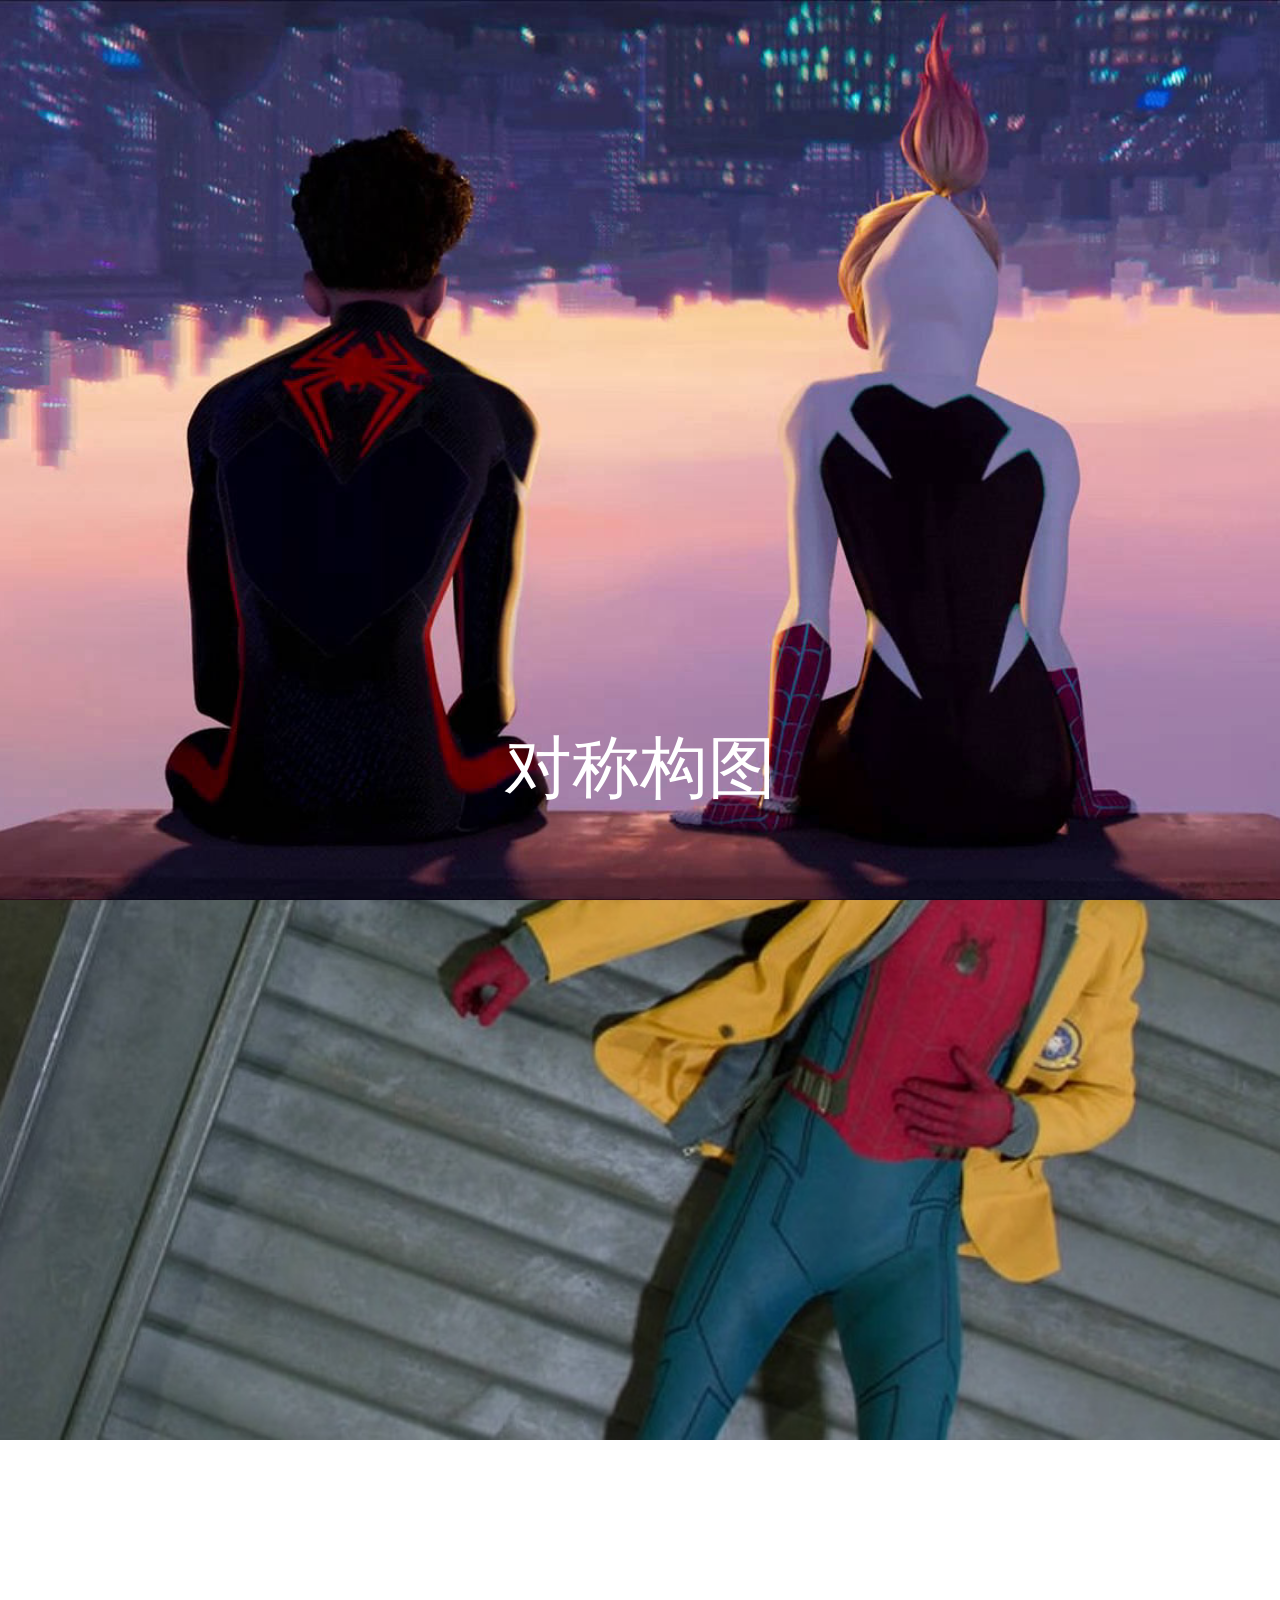
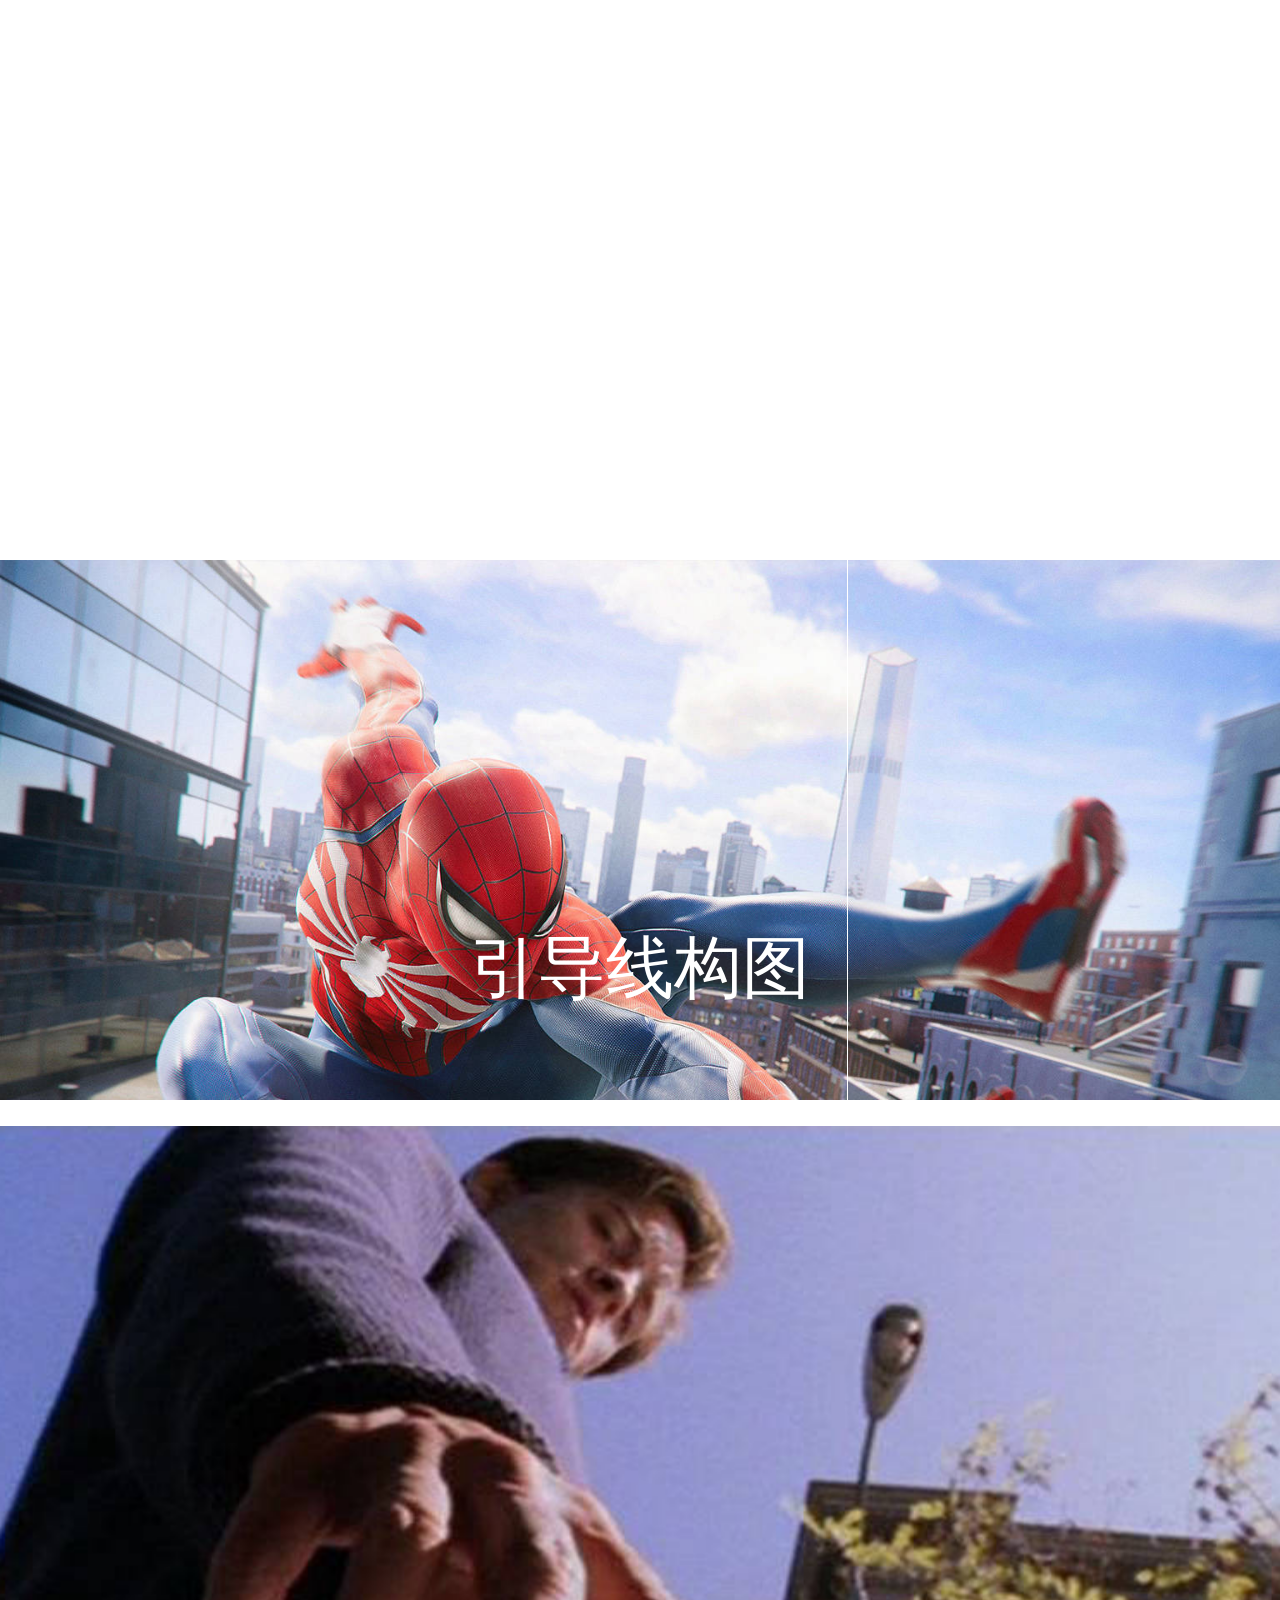
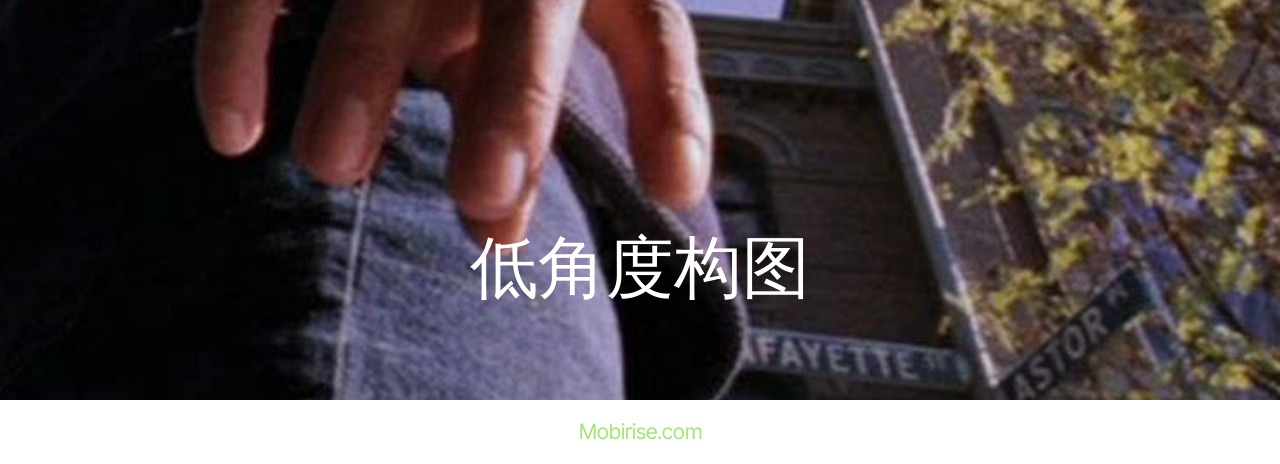
==== page1.html @ e8578fde "create github pages" ====
<!DOCTYPE html>
<html  >
<head>
  <!-- Site made with Mobirise Website Builder v6.1.12, https://mobirise.com -->
  <meta charset="UTF-8">
  <meta http-equiv="X-UA-Compatible" content="IE=edge">
  <meta name="generator" content="Mobirise v6.1.12, mobirise.com">
  <meta name="viewport" content="width=device-width, initial-scale=1, minimum-scale=1">
  <link rel="shortcut icon" href="assets/images/logo5.png" type="image/x-icon">
  <meta name="description" content="">
  
  
  <title>Page 1</title>
  <link rel="stylesheet" href="assets/bootstrap/css/bootstrap.min.css">
  <link rel="stylesheet" href="assets/parallax/jarallax.css">
  <link rel="stylesheet" href="assets/theme/css/style.css">
  <link rel="preload" href="https://fonts.googleapis.com/css?family=Inter+Tight:100,200,300,400,500,600,700,800,900,100i,200i,300i,400i,500i,600i,700i,800i,900i&display=swap" as="style" onload="this.onload=null;this.rel='stylesheet'">
  <noscript><link rel="stylesheet" href="https://fonts.googleapis.com/css?family=Inter+Tight:100,200,300,400,500,600,700,800,900,100i,200i,300i,400i,500i,600i,700i,800i,900i&display=swap"></noscript>
  <link rel="preload" as="style" href="assets/mobirise/css/mbr-additional.css?v=yD7mJy"><link rel="stylesheet" href="assets/mobirise/css/mbr-additional.css?v=yD7mJy" type="text/css">

  
  
  
</head>
<body>
  
  <section data-bs-version="5.1" class="header16 cid-vxqnsOqePy mbr-fullscreen mbr-parallax-background" id="header17-3">
  
  
  <div class="container-fluid">
    <div class="row">
      <div class="content-wrap col-12 col-md-12">
        <h1 class="mbr-section-title mbr-fonts-style mbr-white mb-4 display-1">对称构图</h1>
        
        
        
      </div>
    </div>
  </div>
</section>

<section data-bs-version="5.1" class="header16 cid-vxqv3H9auR mbr-fullscreen mbr-parallax-background" id="header17-4">
  
  
  <div class="container-fluid">
    <div class="row">
      <div class="content-wrap col-12 col-md-12">
        <h1 class="mbr-section-title mbr-fonts-style mbr-white mb-4 display-1">顶视构图</h1>
        
        
        
      </div>
    </div>
  </div>
</section>

<section data-bs-version="5.1" class="header16 cid-vxqx39PhY1 mbr-fullscreen mbr-parallax-background" id="header17-5">
  
  
  <div class="container-fluid">
    <div class="row">
      <div class="content-wrap col-12 col-md-12">
        <h1 class="mbr-section-title mbr-fonts-style mbr-white mb-4 display-1">引导线构图</h1>
        
        
        
      </div>
    </div>
  </div>
</section>

<section data-bs-version="5.1" class="header16 cid-vxqxx6qqiv mbr-fullscreen mbr-parallax-background" id="header17-6">
  
  
  <div class="container-fluid">
    <div class="row">
      <div class="content-wrap col-12 col-md-12">
        <h1 class="mbr-section-title mbr-fonts-style mbr-white mb-4 display-1">低角度构图</h1>
        
        
        
      </div>
    </div>
  </div>
</section><section class="display-7" style="padding: 0;align-items: center;justify-content: center;flex-wrap: wrap;    align-content: center;display: flex;position: relative;height: 4rem;"><a href="https://mobiri.se/5185885" style="flex: 1 1;height: 4rem;position: absolute;width: 100%;z-index: 1;"><img alt="" style="height: 4rem;" src="[data-uri]"></a><p style="margin: 0;text-align: center;" class="display-7">&#8204;</p><a style="z-index:1" href="https://mobirise.com">Mobirise.com </a></section><script src="assets/bootstrap/js/bootstrap.bundle.min.js"></script>  <script src="assets/parallax/jarallax.js"></script>  <script src="assets/smoothscroll/smooth-scroll.js"></script>  <script src="assets/ytplayer/index.js"></script>  <script src="assets/theme/js/script.js"></script>  
  
  
</body>
</html>
---- assets/parallax/jarallax.css ----
.jarallax {
    position: relative;
    z-index: 0;
}
.jarallax > .jarallax-img {
    position: absolute;
    object-fit: cover;
    /* support for plugin https://github.com/bfred-it/object-fit-images */
    font-family: 'object-fit: cover;';
    top: 0;
    left: 0;
    width: 100%;
    height: 100%;
    z-index: -1;
}
---- assets/theme/css/style.css ----
@charset "UTF-8";
section {
  background-color: #ffffff;
}

body {
  font-style: normal;
  line-height: 1.5;
  font-weight: 400;
  color: #232323;
  position: relative;
}

button {
  background-color: transparent;
  border-color: transparent;
}

.embla__button,
.carousel-control {
  background-color: #edefea !important;
  opacity: 0.8 !important;
  color: #464845 !important;
  border-color: #edefea !important;
}

.carousel .close,
.modalWindow .close {
  background-color: #edefea !important;
  color: #464845 !important;
  border-color: #edefea !important;
  opacity: 0.8 !important;
}

.carousel .close:hover,
.modalWindow .close:hover {
  opacity: 1 !important;
}

.carousel-indicators li {
  background-color: #edefea !important;
  border: 2px solid #464845 !important;
}

.carousel-indicators li:hover,
.carousel-indicators li:active {
  opacity: 0.8 !important;
}

.embla__button:hover,
.carousel-control:hover {
  background-color: #edefea !important;
  opacity: 1 !important;
}

.modalWindow-video-container {
  height: 80%;
}

section,
.container,
.container-fluid {
  position: relative;
  word-wrap: break-word;
}

a.mbr-iconfont:hover {
  text-decoration: none;
}

.article .lead p,
.article .lead ul,
.article .lead ol,
.article .lead pre,
.article .lead blockquote {
  margin-bottom: 0;
}

a {
  font-style: normal;
  font-weight: 400;
  cursor: pointer;
}
a, a:hover {
  text-decoration: none;
}

.mbr-section-title {
  font-style: normal;
  line-height: 1.3;
}

.mbr-section-subtitle {
  line-height: 1.3;
}

.mbr-text {
  font-style: normal;
  line-height: 1.7;
}

h1,
h2,
h3,
h4,
h5,
h6,
.display-1,
.display-2,
.display-4,
.display-5,
.display-7,
span,
p,
a {
  line-height: 1;
  word-break: break-word;
  word-wrap: break-word;
  font-weight: 400;
}

b,
strong {
  font-weight: bold;
}

input:-webkit-autofill, input:-webkit-autofill:hover, input:-webkit-autofill:focus, input:-webkit-autofill:active {
  transition-delay: 9999s;
  -webkit-transition-property: background-color, color;
  transition-property: background-color, color;
}

textarea[type=hidden] {
  display: none;
}

section {
  background-position: 50% 50%;
  background-repeat: no-repeat;
  background-size: cover;
}
section .mbr-background-video,
section .mbr-background-video-preview {
  position: absolute;
  bottom: 0;
  left: 0;
  right: 0;
  top: 0;
}

.hidden {
  visibility: hidden;
}

.mbr-z-index20 {
  z-index: 20;
}

/*! Base colors */
.mbr-white {
  color: #ffffff;
}

.mbr-black {
  color: #111111;
}

.mbr-bg-white {
  background-color: #ffffff;
}

.mbr-bg-black {
  background-color: #000000;
}

/*! Text-aligns */
.align-left {
  text-align: left;
}

.align-center {
  text-align: center;
}

.align-right {
  text-align: right;
}

/*! Font-weight  */
.mbr-light {
  font-weight: 300;
}

.mbr-regular {
  font-weight: 400;
}

.mbr-semibold {
  font-weight: 500;
}

.mbr-bold {
  font-weight: 700;
}

/*! Media  */
.media-content {
  flex-basis: 100%;
}

.media-container-row {
  display: flex;
  flex-direction: row;
  flex-wrap: wrap;
  justify-content: center;
  align-content: center;
  align-items: start;
}
.media-container-row .media-size-item {
  width: 400px;
}

.media-container-column {
  display: flex;
  flex-direction: column;
  flex-wrap: wrap;
  justify-content: center;
  align-content: center;
  align-items: stretch;
}
.media-container-column > * {
  width: 100%;
}

@media (min-width: 992px) {
  .media-container-row {
    flex-wrap: nowrap;
  }
}
figure {
  margin-bottom: 0;
  overflow: hidden;
}

figure[mbr-media-size] {
  transition: width 0.1s;
}

img,
iframe {
  display: block;
  width: 100%;
}

.card {
  background-color: transparent;
  border: none;
}

.card-box {
  width: 100%;
}

.card-img {
  text-align: center;
  flex-shrink: 0;
  -webkit-flex-shrink: 0;
}

.media {
  max-width: 100%;
  margin: 0 auto;
}

.mbr-figure {
  align-self: center;
}

.media-container > div {
  max-width: 100%;
}

.mbr-figure img,
.card-img img {
  width: 100%;
}

@media (max-width: 991px) {
  .media-size-item {
    width: auto !important;
  }
  .media {
    width: auto;
  }
  .mbr-figure {
    width: 100% !important;
  }
}
/*! Buttons */
.mbr-section-btn {
  margin-left: -0.6rem;
  margin-right: -0.6rem;
  font-size: 0;
}

.btn {
  font-weight: 600;
  border-width: 1px;
  font-style: normal;
  margin: 0.6rem 0.6rem;
  white-space: normal;
  transition: all 0.2s ease-in-out;
  display: inline-flex;
  align-items: center;
  justify-content: center;
  word-break: break-word;
}

.btn-sm {
  font-weight: 600;
  letter-spacing: 0px;
  transition: all 0.3s ease-in-out;
}

.btn-md {
  font-weight: 600;
  letter-spacing: 0px;
  transition: all 0.3s ease-in-out;
}

.btn-lg {
  font-weight: 600;
  letter-spacing: 0px;
  transition: all 0.3s ease-in-out;
}

.btn-form {
  margin: 0;
}
.btn-form:hover {
  cursor: pointer;
}

nav .mbr-section-btn {
  margin-left: 0rem;
  margin-right: 0rem;
}

/*! Btn icon margin */
.btn .mbr-iconfont,
.btn.btn-sm .mbr-iconfont {
  order: 1;
  cursor: pointer;
  margin-left: 0.5rem;
  vertical-align: sub;
}

.btn.btn-md .mbr-iconfont,
.btn.btn-md .mbr-iconfont {
  margin-left: 0.8rem;
}

.mbr-regular {
  font-weight: 400;
}

.mbr-semibold {
  font-weight: 500;
}

.mbr-bold {
  font-weight: 700;
}

[type=submit] {
  -webkit-appearance: none;
}

/*! Full-screen */
.mbr-fullscreen .mbr-overlay {
  min-height: 100vh;
}

.mbr-fullscreen {
  display: flex;
  display: -moz-flex;
  display: -ms-flex;
  display: -o-flex;
  align-items: center;
  min-height: 100vh;
  padding-top: 3rem;
  padding-bottom: 3rem;
}

/*! Map */
.map {
  height: 25rem;
  position: relative;
}
.map iframe {
  width: 100%;
  height: 100%;
}

/*! Scroll to top arrow */
.mbr-arrow-up {
  bottom: 25px;
  right: 90px;
  position: fixed;
  text-align: right;
  z-index: 5000;
  color: #ffffff;
  font-size: 22px;
}

.mbr-arrow-up a {
  background: rgba(0, 0, 0, 0.2);
  border-radius: 50%;
  color: #fff;
  display: inline-block;
  height: 60px;
  width: 60px;
  border: 2px solid #fff;
  outline-style: none !important;
  position: relative;
  text-decoration: none;
  transition: all 0.3s ease-in-out;
  cursor: pointer;
  text-align: center;
}
.mbr-arrow-up a:hover {
  background-color: rgba(0, 0, 0, 0.4);
}
.mbr-arrow-up a i {
  line-height: 60px;
}

.mbr-arrow-up-icon {
  display: block;
  color: #fff;
}

.mbr-arrow-up-icon::before {
  content: "›";
  display: inline-block;
  font-family: serif;
  font-size: 22px;
  line-height: 1;
  font-style: normal;
  position: relative;
  top: 6px;
  left: -4px;
  transform: rotate(-90deg);
}

/*! Arrow Down */
.mbr-arrow {
  position: absolute;
  bottom: 45px;
  left: 50%;
  width: 60px;
  height: 60px;
  cursor: pointer;
  background-color: rgba(80, 80, 80, 0.5);
  border-radius: 50%;
  transform: translateX(-50%);
}
@media (max-width: 767px) {
  .mbr-arrow {
    display: none;
  }
}
.mbr-arrow > a {
  display: inline-block;
  text-decoration: none;
  outline-style: none;
  animation: arrowdown 1.7s ease-in-out infinite;
  color: #ffffff;
}
.mbr-arrow > a > i {
  position: absolute;
  top: -2px;
  left: 15px;
  font-size: 2rem;
}

#scrollToTop a i::before {
  content: "";
  position: absolute;
  display: block;
  border-bottom: 2.5px solid #fff;
  border-left: 2.5px solid #fff;
  width: 27.8%;
  height: 27.8%;
  left: 50%;
  top: 51%;
  transform: translateY(-30%) translateX(-50%) rotate(135deg);
}

@keyframes arrowdown {
  0% {
    transform: translateY(0px);
  }
  50% {
    transform: translateY(-5px);
  }
  100% {
    transform: translateY(0px);
  }
}
@media (max-width: 500px) {
  .mbr-arrow-up {
    left: 0;
    right: 0;
    text-align: center;
  }
}
/*Gradients animation*/
@keyframes gradient-animation {
  from {
    background-position: 0% 100%;
    animation-timing-function: ease-in-out;
  }
  to {
    background-position: 100% 0%;
    animation-timing-function: ease-in-out;
  }
}
.bg-gradient {
  background-size: 200% 200%;
  animation: gradient-animation 5s infinite alternate;
  -webkit-animation: gradient-animation 5s infinite alternate;
}

.menu .navbar-brand {
  display: -webkit-flex;
}
.menu .navbar-brand span {
  display: flex;
  display: -webkit-flex;
}
.menu .navbar-brand .navbar-caption-wrap {
  display: -webkit-flex;
}
.menu .navbar-brand .navbar-logo img {
  display: -webkit-flex;
  width: auto;
}
@media (min-width: 768px) and (max-width: 991px) {
  .menu .navbar-toggleable-sm .navbar-nav {
    display: -ms-flexbox;
  }
}
@media (max-width: 991px) {
  .menu .navbar-collapse {
    max-height: 93.5vh;
  }
  .menu .navbar-collapse.show {
    overflow: auto;
  }
}
@media (min-width: 992px) {
  .menu .navbar-nav.nav-dropdown {
    display: -webkit-flex;
  }
  .menu .navbar-toggleable-sm .navbar-collapse {
    display: -webkit-flex !important;
  }
  .menu .collapsed .navbar-collapse {
    max-height: 93.5vh;
  }
  .menu .collapsed .navbar-collapse.show {
    overflow: auto;
  }
}
@media (max-width: 767px) {
  .menu .navbar-collapse {
    max-height: 80vh;
  }
}

.nav-link .mbr-iconfont {
  margin-right: 0.5rem;
}

.navbar {
  display: -webkit-flex;
  -webkit-flex-wrap: wrap;
  -webkit-align-items: center;
  -webkit-justify-content: space-between;
}

.navbar-collapse {
  -webkit-flex-basis: 100%;
  -webkit-flex-grow: 1;
  -webkit-align-items: center;
}

.nav-dropdown .link {
  padding: 0.667em 1.667em !important;
  margin: 0 !important;
}

.nav {
  display: -webkit-flex;
  -webkit-flex-wrap: wrap;
}

.row {
  display: -webkit-flex;
  -webkit-flex-wrap: wrap;
}

.justify-content-center {
  -webkit-justify-content: center;
}

.form-inline {
  display: -webkit-flex;
}

.card-wrapper {
  -webkit-flex: 1;
}

.carousel-control {
  z-index: 10;
  display: -webkit-flex;
}

.carousel-controls {
  display: -webkit-flex;
}

.media {
  display: -webkit-flex;
}

.form-group:focus {
  outline: none;
}

.jq-selectbox__select {
  padding: 7px 0;
  position: relative;
}

.jq-selectbox__dropdown {
  overflow: hidden;
  border-radius: 10px;
  position: absolute;
  top: 100%;
  left: 0 !important;
  width: 100% !important;
}

.jq-selectbox__trigger-arrow {
  right: 0;
  transform: translateY(-50%);
}

.jq-selectbox li {
  padding: 1.07em 0.5em;
}

input[type=range] {
  padding-left: 0 !important;
  padding-right: 0 !important;
}

.modal-dialog,
.modal-content {
  height: 100%;
}

.modal-dialog .carousel-inner {
  height: calc(100vh - 1.75rem);
}
@media (max-width: 575px) {
  .modal-dialog .carousel-inner {
    height: calc(100vh - 1rem);
  }
}

.carousel-item {
  text-align: center;
}

.carousel-item img {
  margin: auto;
}

.navbar-toggler {
  align-self: flex-start;
  padding: 0.25rem 0.75rem;
  font-size: 1.25rem;
  line-height: 1;
  background: transparent;
  border: 1px solid transparent;
  border-radius: 0.25rem;
}

.navbar-toggler:focus,
.navbar-toggler:hover {
  text-decoration: none;
  box-shadow: none;
}

.navbar-toggler-icon {
  display: inline-block;
  width: 1.5em;
  height: 1.5em;
  vertical-align: middle;
  content: "";
  background: no-repeat center center;
  background-size: 100% 100%;
}

.navbar-toggler-left {
  position: absolute;
  left: 1rem;
}

.navbar-toggler-right {
  position: absolute;
  right: 1rem;
}

.card-img {
  width: auto;
}

.menu .navbar.collapsed:not(.beta-menu) {
  flex-direction: column;
}

.carousel-item.active,
.carousel-item-next,
.carousel-item-prev {
  display: flex;
}

.note-air-layout .dropup .dropdown-menu,
.note-air-layout .navbar-fixed-bottom .dropdown .dropdown-menu {
  bottom: initial !important;
}

html,
body {
  height: auto;
  min-height: 100vh;
}

.dropup .dropdown-toggle::after {
  display: none;
}

.form-asterisk {
  font-family: initial;
  position: absolute;
  top: -2px;
  font-weight: normal;
}

.form-control-label {
  position: relative;
  cursor: pointer;
  margin-bottom: 0.357em;
  padding: 0;
}

.alert {
  color: #ffffff;
  border-radius: 0;
  border: 0;
  font-size: 1.1rem;
  line-height: 1.5;
  margin-bottom: 1.875rem;
  padding: 1.25rem;
  position: relative;
  text-align: center;
}
.alert.alert-form::after {
  background-color: inherit;
  bottom: -7px;
  content: "";
  display: block;
  height: 14px;
  left: 50%;
  margin-left: -7px;
  position: absolute;
  transform: rotate(45deg);
  width: 14px;
}

.form-control {
  background-color: #ffffff;
  background-clip: border-box;
  color: #232323;
  line-height: 1rem !important;
  height: auto;
  padding: 1.2rem 2rem;
  transition: border-color 0.25s ease 0s;
  border: 1px solid transparent !important;
  border-radius: 4px;
  box-shadow: rgba(0, 0, 0, 0.07) 0px 1px 1px 0px, rgba(0, 0, 0, 0.07) 0px 1px 3px 0px, rgba(0, 0, 0, 0.03) 0px 0px 0px 1px;
}
.form-active .form-control:invalid {
  border-color: red;
}

.row > * {
  padding-right: 1rem;
  padding-left: 1rem;
}

form .row {
  margin-left: -0.6rem;
  margin-right: -0.6rem;
}
form .row [class*=col] {
  padding-left: 0.6rem;
  padding-right: 0.6rem;
}

form .mbr-section-btn {
  padding-left: 0.6rem;
  padding-right: 0.6rem;
}

form .form-check-input {
  margin-top: 0.5;
}

textarea.form-control {
  line-height: 1.5rem !important;
}

.form-group {
  margin-bottom: 1.2rem;
}

.form-control,
form .btn {
  min-height: 48px;
}

.gdpr-block label span.textGDPR input[name=gdpr] {
  top: 7px;
}

.form-control:focus {
  box-shadow: none;
}

:focus {
  outline: none;
}

.mbr-overlay {
  background-color: #000;
  bottom: 0;
  left: 0;
  opacity: 0.5;
  position: absolute;
  right: 0;
  top: 0;
  z-index: 0;
  pointer-events: none;
}

blockquote {
  font-style: italic;
  padding: 3rem;
  font-size: 1.09rem;
  position: relative;
  border-left: 3px solid;
}

ul,
ol,
pre,
blockquote {
  margin-bottom: 2.3125rem;
}

.mt-4 {
  margin-top: 2rem !important;
}

.mb-4 {
  margin-bottom: 2rem !important;
}

.container,
.container-fluid {
  padding-left: 16px;
  padding-right: 16px;
}

.row {
  margin-left: -16px;
  margin-right: -16px;
}
.row > [class*=col] {
  padding-left: 16px;
  padding-right: 16px;
}

@media (min-width: 992px) {
  .container-fluid {
    padding-left: 32px;
    padding-right: 32px;
  }
}
@media (max-width: 991px) {
  .mbr-container {
    padding-left: 16px;
    padding-right: 16px;
  }
}
.app-video-wrapper > img {
  opacity: 1;
}

.app-video-wrapper {
  background: transparent;
}

.item {
  position: relative;
}

.dropdown-menu .dropdown-menu {
  left: 100%;
}

.dropdown-item + .dropdown-menu {
  display: none;
}

.dropdown-item:hover + .dropdown-menu,
.dropdown-menu:hover {
  display: block;
}

@media (min-aspect-ratio: 16/9) {
  .mbr-video-foreground {
    height: 300% !important;
    top: -100% !important;
  }
}
@media (max-aspect-ratio: 16/9) {
  .mbr-video-foreground {
    width: 300% !important;
    left: -100% !important;
  }
}.engine {
	position: absolute;
	text-indent: -2400px;
	text-align: center;
	padding: 0;
	top: 0;
	left: -2400px;
}
---- assets/mobirise/css/mbr-additional.css ----
.btn {
  border-width: 2px;
}
img,
.card-wrap,
.card-wrapper,
.video-wrapper,
.mbr-figure iframe,
.google-map iframe,
.slide-content,
.plan,
.card,
.item-wrapper,
.item-wrapper .mbr-overlay {
  border-radius: 2rem !important;
}
.video-wrapper {
  overflow: hidden;
}
body {
  font-family: Inter Tight;
}
.display-1 {
  font-family: 'Inter Tight', sans-serif;
  font-size: 5rem;
  line-height: 1;
}
.display-1 > .mbr-iconfont {
  font-size: 6.25rem;
}
.display-2 {
  font-family: 'Inter Tight', sans-serif;
  font-size: 4rem;
  line-height: 1;
}
.display-2 > .mbr-iconfont {
  font-size: 5rem;
}
.display-4 {
  font-family: 'Inter Tight', sans-serif;
  font-size: 1.4rem;
  line-height: 1.5;
}
.display-4 > .mbr-iconfont {
  font-size: 1.75rem;
}
.display-5 {
  font-family: 'Inter Tight', sans-serif;
  font-size: 2rem;
  line-height: 1.5;
}
.display-5 > .mbr-iconfont {
  font-size: 2.5rem;
}
.display-7 {
  font-family: 'Inter Tight', sans-serif;
  font-size: 1.4rem;
  line-height: 1.3;
}
.display-7 > .mbr-iconfont {
  font-size: 1.75rem;
}
/* ---- Fluid typography for mobile devices ---- */
/* 1.4 - font scale ratio ( bootstrap == 1.42857 ) */
/* 100vw - current viewport width */
/* (48 - 20)  48 == 48rem == 768px, 20 == 20rem == 320px(minimal supported viewport) */
/* 0.65 - min scale variable, may vary */
@media (max-width: 992px) {
  .display-1 {
    font-size: 4rem;
  }
}
@media (max-width: 768px) {
  .display-1 {
    font-size: 3.5rem;
    font-size: calc( 2.4rem + (5 - 2.4) * ((100vw - 20rem) / (48 - 20)));
    line-height: calc( 1.1 * (2.4rem + (5 - 2.4) * ((100vw - 20rem) / (48 - 20))));
  }
  .display-2 {
    font-size: 3.2rem;
    font-size: calc( 2.05rem + (4 - 2.05) * ((100vw - 20rem) / (48 - 20)));
    line-height: calc( 1.3 * (2.05rem + (4 - 2.05) * ((100vw - 20rem) / (48 - 20))));
  }
  .display-4 {
    font-size: 1.12rem;
    font-size: calc( 1.14rem + (1.4 - 1.14) * ((100vw - 20rem) / (48 - 20)));
    line-height: calc( 1.4 * (1.14rem + (1.4 - 1.14) * ((100vw - 20rem) / (48 - 20))));
  }
  .display-5 {
    font-size: 1.6rem;
    font-size: calc( 1.35rem + (2 - 1.35) * ((100vw - 20rem) / (48 - 20)));
    line-height: calc( 1.4 * (1.35rem + (2 - 1.35) * ((100vw - 20rem) / (48 - 20))));
  }
  .display-7 {
    font-size: 1.12rem;
    font-size: calc( 1.14rem + (1.4 - 1.14) * ((100vw - 20rem) / (48 - 20)));
    line-height: calc( 1.4 * (1.14rem + (1.4 - 1.14) * ((100vw - 20rem) / (48 - 20))));
  }
}
@media (min-width: 992px) and (max-width: 1400px) {
  .display-1 {
    font-size: 3.5rem;
    font-size: calc( 2.4rem + (5 - 2.4) * ((100vw - 62rem) / (87 - 62)));
    line-height: calc( 1.1 * (2.4rem + (5 - 2.4) * ((100vw - 62rem) / (87 - 62))));
  }
  .display-2 {
    font-size: 3.2rem;
    font-size: calc( 2.05rem + (4 - 2.05) * ((100vw - 62rem) / (87 - 62)));
    line-height: calc( 1.3 * (2.05rem + (4 - 2.05) * ((100vw - 62rem) / (87 - 62))));
  }
  .display-4 {
    font-size: 1.12rem;
    font-size: calc( 1.14rem + (1.4 - 1.14) * ((100vw - 62rem) / (87 - 62)));
    line-height: calc( 1.4 * (1.14rem + (1.4 - 1.14) * ((100vw - 62rem) / (87 - 62))));
  }
  .display-5 {
    font-size: 1.6rem;
    font-size: calc( 1.35rem + (2 - 1.35) * ((100vw - 62rem) / (87 - 62)));
    line-height: calc( 1.4 * (1.35rem + (2 - 1.35) * ((100vw - 62rem) / (87 - 62))));
  }
  .display-7 {
    font-size: 1.12rem;
    font-size: calc( 1.14rem + (1.4 - 1.14) * ((100vw - 62rem) / (87 - 62)));
    line-height: calc( 1.4 * (1.14rem + (1.4 - 1.14) * ((100vw - 62rem) / (87 - 62))));
  }
}
/* Buttons */
.btn {
  padding: 1.25rem 2rem;
  border-radius: 4px;
}
@media (max-width: 767px) {
  .btn {
    padding: 0.75rem 1.5rem;
  }
}
.btn-sm {
  padding: 0.6rem 1.2rem;
  border-radius: 4px;
}
.btn-md {
  padding: 0.6rem 1.2rem;
  border-radius: 4px;
}
.btn-lg {
  padding: 1.25rem 2rem;
  border-radius: 4px;
}
.bg-primary {
  background-color: #9fe870 !important;
}
.bg-success {
  background-color: #3a341c !important;
}
.bg-info {
  background-color: #320707 !important;
}
.bg-warning {
  background-color: #a0e2e1 !important;
}
.bg-danger {
  background-color: #ffea64 !important;
}
.btn-primary,
.btn-primary:active {
  background-color: #9fe870 !important;
  border-color: #9fe870 !important;
  color: #264d0c !important;
  box-shadow: none;
}
.btn-primary:hover,
.btn-primary:focus,
.btn-primary.focus,
.btn-primary.active {
  color: inherit;
  background-color: #bcef9c !important;
  border-color: #bcef9c !important;
  box-shadow: none;
}
.btn-primary.disabled,
.btn-primary:disabled {
  color: #264d0c !important;
  background-color: #bcef9c !important;
  border-color: #bcef9c !important;
}
.btn-secondary,
.btn-secondary:active {
  background-color: #ffd7ef !important;
  border-color: #ffd7ef !important;
  color: #d70081 !important;
  box-shadow: none;
}
.btn-secondary:hover,
.btn-secondary:focus,
.btn-secondary.focus,
.btn-secondary.active {
  color: inherit;
  background-color: #ffffff !important;
  border-color: #ffffff !important;
  box-shadow: none;
}
.btn-secondary.disabled,
.btn-secondary:disabled {
  color: #d70081 !important;
  background-color: #ffffff !important;
  border-color: #ffffff !important;
}
.btn-info,
.btn-info:active {
  background-color: #320707 !important;
  border-color: #320707 !important;
  color: #ffffff !important;
  box-shadow: none;
}
.btn-info:hover,
.btn-info:focus,
.btn-info.focus,
.btn-info.active {
  color: inherit;
  background-color: #5f0d0d !important;
  border-color: #5f0d0d !important;
  box-shadow: none;
}
.btn-info.disabled,
.btn-info:disabled {
  color: #ffffff !important;
  background-color: #5f0d0d !important;
  border-color: #5f0d0d !important;
}
.btn-success,
.btn-success:active {
  background-color: #3a341c !important;
  border-color: #3a341c !important;
  color: #ffffff !important;
  box-shadow: none;
}
.btn-success:hover,
.btn-success:focus,
.btn-success.focus,
.btn-success.active {
  color: inherit;
  background-color: #5c532d !important;
  border-color: #5c532d !important;
  box-shadow: none;
}
.btn-success.disabled,
.btn-success:disabled {
  color: #ffffff !important;
  background-color: #5c532d !important;
  border-color: #5c532d !important;
}
.btn-warning,
.btn-warning:active {
  background-color: #a0e2e1 !important;
  border-color: #a0e2e1 !important;
  color: #1f6463 !important;
  box-shadow: none;
}
.btn-warning:hover,
.btn-warning:focus,
.btn-warning.focus,
.btn-warning.active {
  color: inherit;
  background-color: #c7eeed !important;
  border-color: #c7eeed !important;
  box-shadow: none;
}
.btn-warning.disabled,
.btn-warning:disabled {
  color: #1f6463 !important;
  background-color: #c7eeed !important;
  border-color: #c7eeed !important;
}
.btn-danger,
.btn-danger:active {
  background-color: #ffea64 !important;
  border-color: #ffea64 !important;
  color: #645600 !important;
  box-shadow: none;
}
.btn-danger:hover,
.btn-danger:focus,
.btn-danger.focus,
.btn-danger.active {
  color: inherit;
  background-color: #fff197 !important;
  border-color: #fff197 !important;
  box-shadow: none;
}
.btn-danger.disabled,
.btn-danger:disabled {
  color: #645600 !important;
  background-color: #fff197 !important;
  border-color: #fff197 !important;
}
.btn-white,
.btn-white:active {
  background-color: #eff0ec !important;
  border-color: #eff0ec !important;
  color: #757b62 !important;
  box-shadow: none;
}
.btn-white:hover,
.btn-white:focus,
.btn-white.focus,
.btn-white.active {
  color: inherit;
  background-color: #ffffff !important;
  border-color: #ffffff !important;
  box-shadow: none;
}
.btn-white.disabled,
.btn-white:disabled {
  color: #757b62 !important;
  background-color: #ffffff !important;
  border-color: #ffffff !important;
}
.btn-black,
.btn-black:active {
  background-color: #232323 !important;
  border-color: #232323 !important;
  color: #ffffff !important;
  box-shadow: none;
}
.btn-black:hover,
.btn-black:focus,
.btn-black.focus,
.btn-black.active {
  color: inherit;
  background-color: #3d3d3d !important;
  border-color: #3d3d3d !important;
  box-shadow: none;
}
.btn-black.disabled,
.btn-black:disabled {
  color: #ffffff !important;
  background-color: #3d3d3d !important;
  border-color: #3d3d3d !important;
}
.btn-primary-outline,
.btn-primary-outline:active {
  background-color: transparent !important;
  border-color: #9fe870;
  color: #9fe870;
}
.btn-primary-outline:hover,
.btn-primary-outline:focus,
.btn-primary-outline.focus,
.btn-primary-outline.active {
  color: #6ddc25 !important;
  background-color: transparent !important;
  border-color: #6ddc25 !important;
  box-shadow: none !important;
}
.btn-primary-outline.disabled,
.btn-primary-outline:disabled {
  color: #264d0c !important;
  background-color: #9fe870 !important;
  border-color: #9fe870 !important;
}
.btn-secondary-outline,
.btn-secondary-outline:active {
  background-color: transparent !important;
  border-color: #ffd7ef;
  color: #ffd7ef;
}
.btn-secondary-outline:hover,
.btn-secondary-outline:focus,
.btn-secondary-outline.focus,
.btn-secondary-outline.active {
  color: #ff80cc !important;
  background-color: transparent !important;
  border-color: #ff80cc !important;
  box-shadow: none !important;
}
.btn-secondary-outline.disabled,
.btn-secondary-outline:disabled {
  color: #d70081 !important;
  background-color: #ffd7ef !important;
  border-color: #ffd7ef !important;
}
.btn-info-outline,
.btn-info-outline:active {
  background-color: transparent !important;
  border-color: #320707;
  color: #320707;
}
.btn-info-outline:hover,
.btn-info-outline:focus,
.btn-info-outline.focus,
.btn-info-outline.active {
  color: #000000 !important;
  background-color: transparent !important;
  border-color: #000000 !important;
  box-shadow: none !important;
}
.btn-info-outline.disabled,
.btn-info-outline:disabled {
  color: #ffffff !important;
  background-color: #320707 !important;
  border-color: #320707 !important;
}
.btn-success-outline,
.btn-success-outline:active {
  background-color: transparent !important;
  border-color: #3a341c;
  color: #3a341c;
}
.btn-success-outline:hover,
.btn-success-outline:focus,
.btn-success-outline.focus,
.btn-success-outline.active {
  color: #000000 !important;
  background-color: transparent !important;
  border-color: #000000 !important;
  box-shadow: none !important;
}
.btn-success-outline.disabled,
.btn-success-outline:disabled {
  color: #ffffff !important;
  background-color: #3a341c !important;
  border-color: #3a341c !important;
}
.btn-warning-outline,
.btn-warning-outline:active {
  background-color: transparent !important;
  border-color: #a0e2e1;
  color: #a0e2e1;
}
.btn-warning-outline:hover,
.btn-warning-outline:focus,
.btn-warning-outline.focus,
.btn-warning-outline.active {
  color: #5ececc !important;
  background-color: transparent !important;
  border-color: #5ececc !important;
  box-shadow: none !important;
}
.btn-warning-outline.disabled,
.btn-warning-outline:disabled {
  color: #1f6463 !important;
  background-color: #a0e2e1 !important;
  border-color: #a0e2e1 !important;
}
.btn-danger-outline,
.btn-danger-outline:active {
  background-color: transparent !important;
  border-color: #ffea64;
  color: #ffea64;
}
.btn-danger-outline:hover,
.btn-danger-outline:focus,
.btn-danger-outline.focus,
.btn-danger-outline.active {
  color: #ffde0d !important;
  background-color: transparent !important;
  border-color: #ffde0d !important;
  box-shadow: none !important;
}
.btn-danger-outline.disabled,
.btn-danger-outline:disabled {
  color: #645600 !important;
  background-color: #ffea64 !important;
  border-color: #ffea64 !important;
}
.btn-black-outline,
.btn-black-outline:active {
  background-color: transparent !important;
  border-color: #232323;
  color: #232323;
}
.btn-black-outline:hover,
.btn-black-outline:focus,
.btn-black-outline.focus,
.btn-black-outline.active {
  color: #000000 !important;
  background-color: transparent !important;
  border-color: #000000 !important;
  box-shadow: none !important;
}
.btn-black-outline.disabled,
.btn-black-outline:disabled {
  color: #ffffff !important;
  background-color: #232323 !important;
  border-color: #232323 !important;
}
.btn-white-outline,
.btn-white-outline:active {
  background-color: transparent !important;
  border-color: #fafafa;
  color: #fafafa;
}
.btn-white-outline:hover,
.btn-white-outline:focus,
.btn-white-outline.focus,
.btn-white-outline.active {
  color: #cfcfcf !important;
  background-color: transparent !important;
  border-color: #cfcfcf !important;
  box-shadow: none !important;
}
.btn-white-outline.disabled,
.btn-white-outline:disabled {
  color: #7a7a7a !important;
  background-color: #fafafa !important;
  border-color: #fafafa !important;
}
.text-primary {
  color: #9fe870 !important;
}
.text-secondary {
  color: #ffd7ef !important;
}
.text-success {
  color: #3a341c !important;
}
.text-info {
  color: #320707 !important;
}
.text-warning {
  color: #a0e2e1 !important;
}
.text-danger {
  color: #ffea64 !important;
}
.text-white {
  color: #fafafa !important;
}
.text-black {
  color: #232323 !important;
}
a.text-primary:hover,
a.text-primary:focus,
a.text-primary.active {
  color: #66d022 !important;
}
a.text-secondary:hover,
a.text-secondary:focus,
a.text-secondary.active {
  color: #ff71c6 !important;
}
a.text-success:hover,
a.text-success:focus,
a.text-success.active {
  color: #000000 !important;
}
a.text-info:hover,
a.text-info:focus,
a.text-info.active {
  color: #000000 !important;
}
a.text-warning:hover,
a.text-warning:focus,
a.text-warning.active {
  color: #52cac8 !important;
}
a.text-danger:hover,
a.text-danger:focus,
a.text-danger.active {
  color: #fddb00 !important;
}
a.text-white:hover,
a.text-white:focus,
a.text-white.active {
  color: #c7c7c7 !important;
}
a.text-black:hover,
a.text-black:focus,
a.text-black.active {
  color: #000000 !important;
}
a[class*="text-"]:not(.nav-link):not(.dropdown-item):not([role]):not(.navbar-caption) {
  position: relative;
  background-image: transparent;
  background-size: 10000px 2px;
  background-repeat: no-repeat;
  background-position: 0px 1.2em;
  background-position: -10000px 1.2em;
}
a[class*="text-"]:not(.nav-link):not(.dropdown-item):not([role]):not(.navbar-caption):hover {
  transition: background-position 2s ease-in-out;
  background-image: linear-gradient(currentColor 50%, currentColor 50%);
  background-position: 0px 1.2em;
}
.nav-tabs .nav-link.active {
  color: #9fe870;
}
.nav-tabs .nav-link:not(.active) {
  color: #232323;
}
.alert-success {
  background-color: #70c770;
}
.alert-info {
  background-color: #320707;
}
.alert-warning {
  background-color: #a0e2e1;
}
.alert-danger {
  background-color: #ffea64;
}
.mbr-section-btn .btn:not(.btn-form) {
  border-radius: 100px;
}
.mbr-gallery-filter li a {
  border-radius: 100px !important;
}
.mbr-gallery-filter li.active .btn {
  background-color: #9fe870;
  border-color: #9fe870;
  color: #306310;
}
.mbr-gallery-filter li.active .btn:focus {
  box-shadow: none;
}
.nav-tabs .nav-link {
  border-radius: 100px !important;
}
a,
a:hover {
  color: #9fe870;
}
.mbr-plan-header.bg-primary .mbr-plan-subtitle,
.mbr-plan-header.bg-primary .mbr-plan-price-desc {
  color: #ffffff;
}
.mbr-plan-header.bg-success .mbr-plan-subtitle,
.mbr-plan-header.bg-success .mbr-plan-price-desc {
  color: #c0b27c;
}
.mbr-plan-header.bg-info .mbr-plan-subtitle,
.mbr-plan-header.bg-info .mbr-plan-price-desc {
  color: #f3abab;
}
.mbr-plan-header.bg-warning .mbr-plan-subtitle,
.mbr-plan-header.bg-warning .mbr-plan-price-desc {
  color: #ffffff;
}
.mbr-plan-header.bg-danger .mbr-plan-subtitle,
.mbr-plan-header.bg-danger .mbr-plan-price-desc {
  color: #ffffff;
}
/* Scroll to top button*/
.scrollToTop_wraper {
  display: none;
}
.form-control {
  font-family: 'Inter Tight', sans-serif;
  font-size: 1.4rem;
  line-height: 1.3;
  font-weight: 400;
  border-radius: 40px !important;
}
.form-control > .mbr-iconfont {
  font-size: 1.75rem;
}
.form-control:hover,
.form-control:focus {
  box-shadow: rgba(0, 0, 0, 0.07) 0px 1px 1px 0px, rgba(0, 0, 0, 0.07) 0px 1px 3px 0px, rgba(0, 0, 0, 0.03) 0px 0px 0px 1px;
  border-color: #9fe870 !important;
}
.form-control:-webkit-input-placeholder {
  font-family: 'Inter Tight', sans-serif;
  font-size: 1.4rem;
  line-height: 1.3;
  font-weight: 400;
}
.form-control:-webkit-input-placeholder > .mbr-iconfont {
  font-size: 1.75rem;
}
blockquote {
  border-color: #9fe870;
}
/* Forms */
.mbr-form .input-group-btn .btn {
  border-radius: 100px !important;
}
.mbr-form .input-group-btn .btn:hover {
  box-shadow: 0 10px 40px 0 rgba(0, 0, 0, 0.2);
}
.mbr-form .input-group-btn button[type="submit"] {
  border-radius: 100px !important;
  padding: 1rem 3rem;
}
.mbr-form .input-group-btn button[type="submit"]:hover {
  box-shadow: 0 10px 40px 0 rgba(0, 0, 0, 0.2);
}
.jq-selectbox li:hover,
.jq-selectbox li.selected {
  background-color: #9fe870;
  color: #000000;
}
.jq-number__spin {
  transition: 0.25s ease;
}
.jq-number__spin:hover {
  border-color: #9fe870;
}
.jq-selectbox .jq-selectbox__trigger-arrow,
.jq-number__spin.minus:after,
.jq-number__spin.plus:after {
  transition: 0.4s;
  border-top-color: #232323;
  border-bottom-color: #232323;
}
.jq-selectbox:hover .jq-selectbox__trigger-arrow,
.jq-number__spin.minus:hover:after,
.jq-number__spin.plus:hover:after {
  border-top-color: #9fe870;
  border-bottom-color: #9fe870;
}
.xdsoft_datetimepicker .xdsoft_calendar td.xdsoft_default,
.xdsoft_datetimepicker .xdsoft_calendar td.xdsoft_current,
.xdsoft_datetimepicker .xdsoft_timepicker .xdsoft_time_box > div > div.xdsoft_current {
  color: #000000 !important;
  background-color: #9fe870 !important;
  box-shadow: none !important;
}
.xdsoft_datetimepicker .xdsoft_calendar td:hover,
.xdsoft_datetimepicker .xdsoft_timepicker .xdsoft_time_box > div > div:hover {
  color: #000000 !important;
  background: #ffd7ef !important;
  box-shadow: none !important;
}
.lazy-bg {
  background-image: none !important;
}
.lazy-placeholder:not(section),
.lazy-none {
  display: block;
  position: relative;
  padding-bottom: 56.25%;
  width: 100%;
  height: auto;
}
iframe.lazy-placeholder,
.lazy-placeholder:after {
  content: '';
  position: absolute;
  width: 200px;
  height: 200px;
  background: transparent no-repeat center;
  background-size: contain;
  top: 50%;
  left: 50%;
  transform: translateX(-50%) translateY(-50%);
  background-image: url("data:image/svg+xml;charset=UTF-8,%3csvg width='32' height='32' viewBox='0 0 64 64' xmlns='http://www.w3.org/2000/svg' stroke='%239fe870' %3e%3cg fill='none' fill-rule='evenodd'%3e%3cg transform='translate(16 16)' stroke-width='2'%3e%3ccircle stroke-opacity='.5' cx='16' cy='16' r='16'/%3e%3cpath d='M32 16c0-9.94-8.06-16-16-16'%3e%3canimateTransform attributeName='transform' type='rotate' from='0 16 16' to='360 16 16' dur='1s' repeatCount='indefinite'/%3e%3c/path%3e%3c/g%3e%3c/g%3e%3c/svg%3e");
}
section.lazy-placeholder:after {
  opacity: 0.5;
}
body {
  overflow-x: hidden;
}
a {
  transition: color 0.6s;
}
@media (max-width: 1400px) {
  .container {
    max-width: 100%;
  }
}
@media (max-width: 1400px) and (min-width: 768px) {
  .container {
    padding-left: 32px;
    padding-right: 32px;
  }
}
@media (max-width: 1400px) and (min-width: 768px) {
  .container-fluid {
    padding-left: 32px;
    padding-right: 32px;
  }
}
@media (max-width: 767px) {
  .container-fluid {
    padding-left: 16px;
    padding-right: 16px;
  }
}
*:focus-visible {
  outline: red solid 2px !important;
  outline-offset: 2px !important;
  transition: outline 0.2s ease-in-out;
}
.cid-vxeJ7WHaQh {
  display: flex;
  background-image: url("../../../assets/images/hero-image.fill.size-1248x702.v1697488318-2.webp");
}
.cid-vxeJ7WHaQh .mbr-overlay {
  background-color: #1f6463;
  opacity: 0.8;
}
.cid-vxeJ7WHaQh .content-wrap {
  padding: 5rem 1rem;
}
@media (min-width: 992px) {
  .cid-vxeJ7WHaQh .content-wrap {
    padding: 5rem 3rem;
  }
}
@media (min-width: 768px) {
  .cid-vxeJ7WHaQh {
    align-items: center;
  }
  .cid-vxeJ7WHaQh .row {
    justify-content: center;
  }
}
@media (max-width: 991px) and (min-width: 768px) {
  .cid-vxeJ7WHaQh .content-wrap {
    min-width: 50%;
  }
}
@media (max-width: 767px) {
  .cid-vxeJ7WHaQh {
    -webkit-align-items: center;
    align-items: center;
  }
  .cid-vxeJ7WHaQh .mbr-row {
    -webkit-justify-content: center;
    justify-content: center;
  }
  .cid-vxeJ7WHaQh .content-wrap {
    width: 100%;
  }
}
.cid-vxeJ7WHaQh .mbr-section-title {
  text-align: center;
  color: #ffffff;
}
.cid-vxeJ7WHaQh .mbr-text,
.cid-vxeJ7WHaQh .mbr-section-btn {
  text-align: center;
  color: #ffffff;
}
.cid-vxeJ7WHaQh .mbr-description {
  text-align: center;
  color: #ffffff;
}
.cid-vxqao3U9JW {
  padding-top: 6rem;
  padding-bottom: 6rem;
  background-color: #000000;
}
.cid-vxqao3U9JW .mbr-fallback-image.disabled {
  display: none;
}
.cid-vxqao3U9JW .mbr-fallback-image {
  display: block;
  background-size: cover;
  background-position: center center;
  width: 100%;
  height: 100%;
  position: absolute;
  top: 0;
}
@media (max-width: 991px) {
  .cid-vxqao3U9JW .image-wrapper {
    margin-bottom: 1rem;
  }
}
.cid-vxqao3U9JW .row {
  flex-direction: row-reverse;
}
.cid-vxqao3U9JW .row {
  align-items: center;
}
@media (max-width: 991px) {
  .cid-vxqao3U9JW .image-wrapper {
    padding: 1rem;
  }
}
@media (min-width: 992px) {
  .cid-vxqao3U9JW .text-wrapper {
    padding: 0 2rem;
  }
}
.cid-vxqao3U9JW .mbr-section-title {
  color: #ffffff;
}
.cid-vxqao3U9JW .mbr-text,
.cid-vxqao3U9JW .mbr-section-btn {
  color: #232323;
}
.cid-vxqnsOqePy {
  display: flex;
  background-image: url("../../../assets/images/across-the-spider-verse-30-1920x804.jpg");
}
.cid-vxqnsOqePy .mbr-overlay {
  background-color: #000000;
  opacity: 0.5;
}
@media (min-width: 768px) {
  .cid-vxqnsOqePy {
    align-items: flex-end;
  }
  .cid-vxqnsOqePy .row {
    justify-content: center;
  }
  .cid-vxqnsOqePy .content-wrap {
    padding: 1rem 3rem;
  }
}
@media (max-width: 991px) and (min-width: 768px) {
  .cid-vxqnsOqePy .content-wrap {
    min-width: 50%;
  }
}
@media (max-width: 767px) {
  .cid-vxqnsOqePy {
    -webkit-align-items: center;
    align-items: flex-end;
  }
  .cid-vxqnsOqePy .mbr-row {
    -webkit-justify-content: center;
    justify-content: center;
  }
  .cid-vxqnsOqePy .content-wrap {
    width: 100%;
  }
}
.cid-vxqnsOqePy .mbr-section-title,
.cid-vxqnsOqePy .mbr-section-subtitle {
  text-align: center;
}
.cid-vxqnsOqePy .mbr-text,
.cid-vxqnsOqePy .mbr-section-btn {
  text-align: center;
}
.cid-vxqv3H9auR {
  display: flex;
  background-image: url("../../../assets/images/homecoming032-1280x546.jpeg");
}
.cid-vxqv3H9auR .mbr-overlay {
  background-color: #000000;
  opacity: 0.5;
}
@media (min-width: 768px) {
  .cid-vxqv3H9auR {
    align-items: flex-end;
  }
  .cid-vxqv3H9auR .row {
    justify-content: center;
  }
  .cid-vxqv3H9auR .content-wrap {
    padding: 1rem 3rem;
  }
}
@media (max-width: 991px) and (min-width: 768px) {
  .cid-vxqv3H9auR .content-wrap {
    min-width: 50%;
  }
}
@media (max-width: 767px) {
  .cid-vxqv3H9auR {
    -webkit-align-items: center;
    align-items: flex-end;
  }
  .cid-vxqv3H9auR .mbr-row {
    -webkit-justify-content: center;
    justify-content: center;
  }
  .cid-vxqv3H9auR .content-wrap {
    width: 100%;
  }
}
.cid-vxqv3H9auR .mbr-section-title,
.cid-vxqv3H9auR .mbr-section-subtitle {
  text-align: center;
}
.cid-vxqv3H9auR .mbr-text,
.cid-vxqv3H9auR .mbr-section-btn {
  text-align: center;
}
.cid-vxqx39PhY1 {
  display: flex;
  background-image: url("../../../assets/images/egs-marvelsspidermandigitaldeluxeedition-insomniacgamesnixxessoftware-editions-g1a-00-1920x1080-f8f8dc068a4d-1920x1080.jpg");
}
.cid-vxqx39PhY1 .mbr-overlay {
  background-color: #000000;
  opacity: 0.5;
}
@media (min-width: 768px) {
  .cid-vxqx39PhY1 {
    align-items: flex-end;
  }
  .cid-vxqx39PhY1 .row {
    justify-content: center;
  }
  .cid-vxqx39PhY1 .content-wrap {
    padding: 1rem 3rem;
  }
}
@media (max-width: 991px) and (min-width: 768px) {
  .cid-vxqx39PhY1 .content-wrap {
    min-width: 50%;
  }
}
@media (max-width: 767px) {
  .cid-vxqx39PhY1 {
    -webkit-align-items: center;
    align-items: flex-end;
  }
  .cid-vxqx39PhY1 .mbr-row {
    -webkit-justify-content: center;
    justify-content: center;
  }
  .cid-vxqx39PhY1 .content-wrap {
    width: 100%;
  }
}
.cid-vxqx39PhY1 .mbr-section-title,
.cid-vxqx39PhY1 .mbr-section-subtitle {
  text-align: center;
}
.cid-vxqx39PhY1 .mbr-text,
.cid-vxqx39PhY1 .mbr-section-btn {
  text-align: center;
}
.cid-vxqxx6qqiv {
  display: flex;
  background-image: url("../../../assets/images/spider-man-ultra-low-angle-16-9.width-1431-930x523.jpg");
}
.cid-vxqxx6qqiv .mbr-overlay {
  background-color: #000000;
  opacity: 0.5;
}
@media (min-width: 768px) {
  .cid-vxqxx6qqiv {
    align-items: flex-end;
  }
  .cid-vxqxx6qqiv .row {
    justify-content: center;
  }
  .cid-vxqxx6qqiv .content-wrap {
    padding: 1rem 3rem;
  }
}
@media (max-width: 991px) and (min-width: 768px) {
  .cid-vxqxx6qqiv .content-wrap {
    min-width: 50%;
  }
}
@media (max-width: 767px) {
  .cid-vxqxx6qqiv {
    -webkit-align-items: center;
    align-items: flex-end;
  }
  .cid-vxqxx6qqiv .mbr-row {
    -webkit-justify-content: center;
    justify-content: center;
  }
  .cid-vxqxx6qqiv .content-wrap {
    width: 100%;
  }
}
.cid-vxqxx6qqiv .mbr-section-title,
.cid-vxqxx6qqiv .mbr-section-subtitle {
  text-align: center;
}
.cid-vxqxx6qqiv .mbr-text,
.cid-vxqxx6qqiv .mbr-section-btn {
  text-align: center;
}
---- assets/mobirise/css/mbr-additional.css ----
.btn {
  border-width: 2px;
}
img,
.card-wrap,
.card-wrapper,
.video-wrapper,
.mbr-figure iframe,
.google-map iframe,
.slide-content,
.plan,
.card,
.item-wrapper,
.item-wrapper .mbr-overlay {
  border-radius: 2rem !important;
}
.video-wrapper {
  overflow: hidden;
}
body {
  font-family: Inter Tight;
}
.display-1 {
  font-family: 'Inter Tight', sans-serif;
  font-size: 5rem;
  line-height: 1;
}
.display-1 > .mbr-iconfont {
  font-size: 6.25rem;
}
.display-2 {
  font-family: 'Inter Tight', sans-serif;
  font-size: 4rem;
  line-height: 1;
}
.display-2 > .mbr-iconfont {
  font-size: 5rem;
}
.display-4 {
  font-family: 'Inter Tight', sans-serif;
  font-size: 1.4rem;
  line-height: 1.5;
}
.display-4 > .mbr-iconfont {
  font-size: 1.75rem;
}
.display-5 {
  font-family: 'Inter Tight', sans-serif;
  font-size: 2rem;
  line-height: 1.5;
}
.display-5 > .mbr-iconfont {
  font-size: 2.5rem;
}
.display-7 {
  font-family: 'Inter Tight', sans-serif;
  font-size: 1.4rem;
  line-height: 1.3;
}
.display-7 > .mbr-iconfont {
  font-size: 1.75rem;
}
/* ---- Fluid typography for mobile devices ---- */
/* 1.4 - font scale ratio ( bootstrap == 1.42857 ) */
/* 100vw - current viewport width */
/* (48 - 20)  48 == 48rem == 768px, 20 == 20rem == 320px(minimal supported viewport) */
/* 0.65 - min scale variable, may vary */
@media (max-width: 992px) {
  .display-1 {
    font-size: 4rem;
  }
}
@media (max-width: 768px) {
  .display-1 {
    font-size: 3.5rem;
    font-size: calc( 2.4rem + (5 - 2.4) * ((100vw - 20rem) / (48 - 20)));
    line-height: calc( 1.1 * (2.4rem + (5 - 2.4) * ((100vw - 20rem) / (48 - 20))));
  }
  .display-2 {
    font-size: 3.2rem;
    font-size: calc( 2.05rem + (4 - 2.05) * ((100vw - 20rem) / (48 - 20)));
    line-height: calc( 1.3 * (2.05rem + (4 - 2.05) * ((100vw - 20rem) / (48 - 20))));
  }
  .display-4 {
    font-size: 1.12rem;
    font-size: calc( 1.14rem + (1.4 - 1.14) * ((100vw - 20rem) / (48 - 20)));
    line-height: calc( 1.4 * (1.14rem + (1.4 - 1.14) * ((100vw - 20rem) / (48 - 20))));
  }
  .display-5 {
    font-size: 1.6rem;
    font-size: calc( 1.35rem + (2 - 1.35) * ((100vw - 20rem) / (48 - 20)));
    line-height: calc( 1.4 * (1.35rem + (2 - 1.35) * ((100vw - 20rem) / (48 - 20))));
  }
  .display-7 {
    font-size: 1.12rem;
    font-size: calc( 1.14rem + (1.4 - 1.14) * ((100vw - 20rem) / (48 - 20)));
    line-height: calc( 1.4 * (1.14rem + (1.4 - 1.14) * ((100vw - 20rem) / (48 - 20))));
  }
}
@media (min-width: 992px) and (max-width: 1400px) {
  .display-1 {
    font-size: 3.5rem;
    font-size: calc( 2.4rem + (5 - 2.4) * ((100vw - 62rem) / (87 - 62)));
    line-height: calc( 1.1 * (2.4rem + (5 - 2.4) * ((100vw - 62rem) / (87 - 62))));
  }
  .display-2 {
    font-size: 3.2rem;
    font-size: calc( 2.05rem + (4 - 2.05) * ((100vw - 62rem) / (87 - 62)));
    line-height: calc( 1.3 * (2.05rem + (4 - 2.05) * ((100vw - 62rem) / (87 - 62))));
  }
  .display-4 {
    font-size: 1.12rem;
    font-size: calc( 1.14rem + (1.4 - 1.14) * ((100vw - 62rem) / (87 - 62)));
    line-height: calc( 1.4 * (1.14rem + (1.4 - 1.14) * ((100vw - 62rem) / (87 - 62))));
  }
  .display-5 {
    font-size: 1.6rem;
    font-size: calc( 1.35rem + (2 - 1.35) * ((100vw - 62rem) / (87 - 62)));
    line-height: calc( 1.4 * (1.35rem + (2 - 1.35) * ((100vw - 62rem) / (87 - 62))));
  }
  .display-7 {
    font-size: 1.12rem;
    font-size: calc( 1.14rem + (1.4 - 1.14) * ((100vw - 62rem) / (87 - 62)));
    line-height: calc( 1.4 * (1.14rem + (1.4 - 1.14) * ((100vw - 62rem) / (87 - 62))));
  }
}
/* Buttons */
.btn {
  padding: 1.25rem 2rem;
  border-radius: 4px;
}
@media (max-width: 767px) {
  .btn {
    padding: 0.75rem 1.5rem;
  }
}
.btn-sm {
  padding: 0.6rem 1.2rem;
  border-radius: 4px;
}
.btn-md {
  padding: 0.6rem 1.2rem;
  border-radius: 4px;
}
.btn-lg {
  padding: 1.25rem 2rem;
  border-radius: 4px;
}
.bg-primary {
  background-color: #9fe870 !important;
}
.bg-success {
  background-color: #3a341c !important;
}
.bg-info {
  background-color: #320707 !important;
}
.bg-warning {
  background-color: #a0e2e1 !important;
}
.bg-danger {
  background-color: #ffea64 !important;
}
.btn-primary,
.btn-primary:active {
  background-color: #9fe870 !important;
  border-color: #9fe870 !important;
  color: #264d0c !important;
  box-shadow: none;
}
.btn-primary:hover,
.btn-primary:focus,
.btn-primary.focus,
.btn-primary.active {
  color: inherit;
  background-color: #bcef9c !important;
  border-color: #bcef9c !important;
  box-shadow: none;
}
.btn-primary.disabled,
.btn-primary:disabled {
  color: #264d0c !important;
  background-color: #bcef9c !important;
  border-color: #bcef9c !important;
}
.btn-secondary,
.btn-secondary:active {
  background-color: #ffd7ef !important;
  border-color: #ffd7ef !important;
  color: #d70081 !important;
  box-shadow: none;
}
.btn-secondary:hover,
.btn-secondary:focus,
.btn-secondary.focus,
.btn-secondary.active {
  color: inherit;
  background-color: #ffffff !important;
  border-color: #ffffff !important;
  box-shadow: none;
}
.btn-secondary.disabled,
.btn-secondary:disabled {
  color: #d70081 !important;
  background-color: #ffffff !important;
  border-color: #ffffff !important;
}
.btn-info,
.btn-info:active {
  background-color: #320707 !important;
  border-color: #320707 !important;
  color: #ffffff !important;
  box-shadow: none;
}
.btn-info:hover,
.btn-info:focus,
.btn-info.focus,
.btn-info.active {
  color: inherit;
  background-color: #5f0d0d !important;
  border-color: #5f0d0d !important;
  box-shadow: none;
}
.btn-info.disabled,
.btn-info:disabled {
  color: #ffffff !important;
  background-color: #5f0d0d !important;
  border-color: #5f0d0d !important;
}
.btn-success,
.btn-success:active {
  background-color: #3a341c !important;
  border-color: #3a341c !important;
  color: #ffffff !important;
  box-shadow: none;
}
.btn-success:hover,
.btn-success:focus,
.btn-success.focus,
.btn-success.active {
  color: inherit;
  background-color: #5c532d !important;
  border-color: #5c532d !important;
  box-shadow: none;
}
.btn-success.disabled,
.btn-success:disabled {
  color: #ffffff !important;
  background-color: #5c532d !important;
  border-color: #5c532d !important;
}
.btn-warning,
.btn-warning:active {
  background-color: #a0e2e1 !important;
  border-color: #a0e2e1 !important;
  color: #1f6463 !important;
  box-shadow: none;
}
.btn-warning:hover,
.btn-warning:focus,
.btn-warning.focus,
.btn-warning.active {
  color: inherit;
  background-color: #c7eeed !important;
  border-color: #c7eeed !important;
  box-shadow: none;
}
.btn-warning.disabled,
.btn-warning:disabled {
  color: #1f6463 !important;
  background-color: #c7eeed !important;
  border-color: #c7eeed !important;
}
.btn-danger,
.btn-danger:active {
  background-color: #ffea64 !important;
  border-color: #ffea64 !important;
  color: #645600 !important;
  box-shadow: none;
}
.btn-danger:hover,
.btn-danger:focus,
.btn-danger.focus,
.btn-danger.active {
  color: inherit;
  background-color: #fff197 !important;
  border-color: #fff197 !important;
  box-shadow: none;
}
.btn-danger.disabled,
.btn-danger:disabled {
  color: #645600 !important;
  background-color: #fff197 !important;
  border-color: #fff197 !important;
}
.btn-white,
.btn-white:active {
  background-color: #eff0ec !important;
  border-color: #eff0ec !important;
  color: #757b62 !important;
  box-shadow: none;
}
.btn-white:hover,
.btn-white:focus,
.btn-white.focus,
.btn-white.active {
  color: inherit;
  background-color: #ffffff !important;
  border-color: #ffffff !important;
  box-shadow: none;
}
.btn-white.disabled,
.btn-white:disabled {
  color: #757b62 !important;
  background-color: #ffffff !important;
  border-color: #ffffff !important;
}
.btn-black,
.btn-black:active {
  background-color: #232323 !important;
  border-color: #232323 !important;
  color: #ffffff !important;
  box-shadow: none;
}
.btn-black:hover,
.btn-black:focus,
.btn-black.focus,
.btn-black.active {
  color: inherit;
  background-color: #3d3d3d !important;
  border-color: #3d3d3d !important;
  box-shadow: none;
}
.btn-black.disabled,
.btn-black:disabled {
  color: #ffffff !important;
  background-color: #3d3d3d !important;
  border-color: #3d3d3d !important;
}
.btn-primary-outline,
.btn-primary-outline:active {
  background-color: transparent !important;
  border-color: #9fe870;
  color: #9fe870;
}
.btn-primary-outline:hover,
.btn-primary-outline:focus,
.btn-primary-outline.focus,
.btn-primary-outline.active {
  color: #6ddc25 !important;
  background-color: transparent !important;
  border-color: #6ddc25 !important;
  box-shadow: none !important;
}
.btn-primary-outline.disabled,
.btn-primary-outline:disabled {
  color: #264d0c !important;
  background-color: #9fe870 !important;
  border-color: #9fe870 !important;
}
.btn-secondary-outline,
.btn-secondary-outline:active {
  background-color: transparent !important;
  border-color: #ffd7ef;
  color: #ffd7ef;
}
.btn-secondary-outline:hover,
.btn-secondary-outline:focus,
.btn-secondary-outline.focus,
.btn-secondary-outline.active {
  color: #ff80cc !important;
  background-color: transparent !important;
  border-color: #ff80cc !important;
  box-shadow: none !important;
}
.btn-secondary-outline.disabled,
.btn-secondary-outline:disabled {
  color: #d70081 !important;
  background-color: #ffd7ef !important;
  border-color: #ffd7ef !important;
}
.btn-info-outline,
.btn-info-outline:active {
  background-color: transparent !important;
  border-color: #320707;
  color: #320707;
}
.btn-info-outline:hover,
.btn-info-outline:focus,
.btn-info-outline.focus,
.btn-info-outline.active {
  color: #000000 !important;
  background-color: transparent !important;
  border-color: #000000 !important;
  box-shadow: none !important;
}
.btn-info-outline.disabled,
.btn-info-outline:disabled {
  color: #ffffff !important;
  background-color: #320707 !important;
  border-color: #320707 !important;
}
.btn-success-outline,
.btn-success-outline:active {
  background-color: transparent !important;
  border-color: #3a341c;
  color: #3a341c;
}
.btn-success-outline:hover,
.btn-success-outline:focus,
.btn-success-outline.focus,
.btn-success-outline.active {
  color: #000000 !important;
  background-color: transparent !important;
  border-color: #000000 !important;
  box-shadow: none !important;
}
.btn-success-outline.disabled,
.btn-success-outline:disabled {
  color: #ffffff !important;
  background-color: #3a341c !important;
  border-color: #3a341c !important;
}
.btn-warning-outline,
.btn-warning-outline:active {
  background-color: transparent !important;
  border-color: #a0e2e1;
  color: #a0e2e1;
}
.btn-warning-outline:hover,
.btn-warning-outline:focus,
.btn-warning-outline.focus,
.btn-warning-outline.active {
  color: #5ececc !important;
  background-color: transparent !important;
  border-color: #5ececc !important;
  box-shadow: none !important;
}
.btn-warning-outline.disabled,
.btn-warning-outline:disabled {
  color: #1f6463 !important;
  background-color: #a0e2e1 !important;
  border-color: #a0e2e1 !important;
}
.btn-danger-outline,
.btn-danger-outline:active {
  background-color: transparent !important;
  border-color: #ffea64;
  color: #ffea64;
}
.btn-danger-outline:hover,
.btn-danger-outline:focus,
.btn-danger-outline.focus,
.btn-danger-outline.active {
  color: #ffde0d !important;
  background-color: transparent !important;
  border-color: #ffde0d !important;
  box-shadow: none !important;
}
.btn-danger-outline.disabled,
.btn-danger-outline:disabled {
  color: #645600 !important;
  background-color: #ffea64 !important;
  border-color: #ffea64 !important;
}
.btn-black-outline,
.btn-black-outline:active {
  background-color: transparent !important;
  border-color: #232323;
  color: #232323;
}
.btn-black-outline:hover,
.btn-black-outline:focus,
.btn-black-outline.focus,
.btn-black-outline.active {
  color: #000000 !important;
  background-color: transparent !important;
  border-color: #000000 !important;
  box-shadow: none !important;
}
.btn-black-outline.disabled,
.btn-black-outline:disabled {
  color: #ffffff !important;
  background-color: #232323 !important;
  border-color: #232323 !important;
}
.btn-white-outline,
.btn-white-outline:active {
  background-color: transparent !important;
  border-color: #fafafa;
  color: #fafafa;
}
.btn-white-outline:hover,
.btn-white-outline:focus,
.btn-white-outline.focus,
.btn-white-outline.active {
  color: #cfcfcf !important;
  background-color: transparent !important;
  border-color: #cfcfcf !important;
  box-shadow: none !important;
}
.btn-white-outline.disabled,
.btn-white-outline:disabled {
  color: #7a7a7a !important;
  background-color: #fafafa !important;
  border-color: #fafafa !important;
}
.text-primary {
  color: #9fe870 !important;
}
.text-secondary {
  color: #ffd7ef !important;
}
.text-success {
  color: #3a341c !important;
}
.text-info {
  color: #320707 !important;
}
.text-warning {
  color: #a0e2e1 !important;
}
.text-danger {
  color: #ffea64 !important;
}
.text-white {
  color: #fafafa !important;
}
.text-black {
  color: #232323 !important;
}
a.text-primary:hover,
a.text-primary:focus,
a.text-primary.active {
  color: #66d022 !important;
}
a.text-secondary:hover,
a.text-secondary:focus,
a.text-secondary.active {
  color: #ff71c6 !important;
}
a.text-success:hover,
a.text-success:focus,
a.text-success.active {
  color: #000000 !important;
}
a.text-info:hover,
a.text-info:focus,
a.text-info.active {
  color: #000000 !important;
}
a.text-warning:hover,
a.text-warning:focus,
a.text-warning.active {
  color: #52cac8 !important;
}
a.text-danger:hover,
a.text-danger:focus,
a.text-danger.active {
  color: #fddb00 !important;
}
a.text-white:hover,
a.text-white:focus,
a.text-white.active {
  color: #c7c7c7 !important;
}
a.text-black:hover,
a.text-black:focus,
a.text-black.active {
  color: #000000 !important;
}
a[class*="text-"]:not(.nav-link):not(.dropdown-item):not([role]):not(.navbar-caption) {
  position: relative;
  background-image: transparent;
  background-size: 10000px 2px;
  background-repeat: no-repeat;
  background-position: 0px 1.2em;
  background-position: -10000px 1.2em;
}
a[class*="text-"]:not(.nav-link):not(.dropdown-item):not([role]):not(.navbar-caption):hover {
  transition: background-position 2s ease-in-out;
  background-image: linear-gradient(currentColor 50%, currentColor 50%);
  background-position: 0px 1.2em;
}
.nav-tabs .nav-link.active {
  color: #9fe870;
}
.nav-tabs .nav-link:not(.active) {
  color: #232323;
}
.alert-success {
  background-color: #70c770;
}
.alert-info {
  background-color: #320707;
}
.alert-warning {
  background-color: #a0e2e1;
}
.alert-danger {
  background-color: #ffea64;
}
.mbr-section-btn .btn:not(.btn-form) {
  border-radius: 100px;
}
.mbr-gallery-filter li a {
  border-radius: 100px !important;
}
.mbr-gallery-filter li.active .btn {
  background-color: #9fe870;
  border-color: #9fe870;
  color: #306310;
}
.mbr-gallery-filter li.active .btn:focus {
  box-shadow: none;
}
.nav-tabs .nav-link {
  border-radius: 100px !important;
}
a,
a:hover {
  color: #9fe870;
}
.mbr-plan-header.bg-primary .mbr-plan-subtitle,
.mbr-plan-header.bg-primary .mbr-plan-price-desc {
  color: #ffffff;
}
.mbr-plan-header.bg-success .mbr-plan-subtitle,
.mbr-plan-header.bg-success .mbr-plan-price-desc {
  color: #c0b27c;
}
.mbr-plan-header.bg-info .mbr-plan-subtitle,
.mbr-plan-header.bg-info .mbr-plan-price-desc {
  color: #f3abab;
}
.mbr-plan-header.bg-warning .mbr-plan-subtitle,
.mbr-plan-header.bg-warning .mbr-plan-price-desc {
  color: #ffffff;
}
.mbr-plan-header.bg-danger .mbr-plan-subtitle,
.mbr-plan-header.bg-danger .mbr-plan-price-desc {
  color: #ffffff;
}
/* Scroll to top button*/
.scrollToTop_wraper {
  display: none;
}
.form-control {
  font-family: 'Inter Tight', sans-serif;
  font-size: 1.4rem;
  line-height: 1.3;
  font-weight: 400;
  border-radius: 40px !important;
}
.form-control > .mbr-iconfont {
  font-size: 1.75rem;
}
.form-control:hover,
.form-control:focus {
  box-shadow: rgba(0, 0, 0, 0.07) 0px 1px 1px 0px, rgba(0, 0, 0, 0.07) 0px 1px 3px 0px, rgba(0, 0, 0, 0.03) 0px 0px 0px 1px;
  border-color: #9fe870 !important;
}
.form-control:-webkit-input-placeholder {
  font-family: 'Inter Tight', sans-serif;
  font-size: 1.4rem;
  line-height: 1.3;
  font-weight: 400;
}
.form-control:-webkit-input-placeholder > .mbr-iconfont {
  font-size: 1.75rem;
}
blockquote {
  border-color: #9fe870;
}
/* Forms */
.mbr-form .input-group-btn .btn {
  border-radius: 100px !important;
}
.mbr-form .input-group-btn .btn:hover {
  box-shadow: 0 10px 40px 0 rgba(0, 0, 0, 0.2);
}
.mbr-form .input-group-btn button[type="submit"] {
  border-radius: 100px !important;
  padding: 1rem 3rem;
}
.mbr-form .input-group-btn button[type="submit"]:hover {
  box-shadow: 0 10px 40px 0 rgba(0, 0, 0, 0.2);
}
.jq-selectbox li:hover,
.jq-selectbox li.selected {
  background-color: #9fe870;
  color: #000000;
}
.jq-number__spin {
  transition: 0.25s ease;
}
.jq-number__spin:hover {
  border-color: #9fe870;
}
.jq-selectbox .jq-selectbox__trigger-arrow,
.jq-number__spin.minus:after,
.jq-number__spin.plus:after {
  transition: 0.4s;
  border-top-color: #232323;
  border-bottom-color: #232323;
}
.jq-selectbox:hover .jq-selectbox__trigger-arrow,
.jq-number__spin.minus:hover:after,
.jq-number__spin.plus:hover:after {
  border-top-color: #9fe870;
  border-bottom-color: #9fe870;
}
.xdsoft_datetimepicker .xdsoft_calendar td.xdsoft_default,
.xdsoft_datetimepicker .xdsoft_calendar td.xdsoft_current,
.xdsoft_datetimepicker .xdsoft_timepicker .xdsoft_time_box > div > div.xdsoft_current {
  color: #000000 !important;
  background-color: #9fe870 !important;
  box-shadow: none !important;
}
.xdsoft_datetimepicker .xdsoft_calendar td:hover,
.xdsoft_datetimepicker .xdsoft_timepicker .xdsoft_time_box > div > div:hover {
  color: #000000 !important;
  background: #ffd7ef !important;
  box-shadow: none !important;
}
.lazy-bg {
  background-image: none !important;
}
.lazy-placeholder:not(section),
.lazy-none {
  display: block;
  position: relative;
  padding-bottom: 56.25%;
  width: 100%;
  height: auto;
}
iframe.lazy-placeholder,
.lazy-placeholder:after {
  content: '';
  position: absolute;
  width: 200px;
  height: 200px;
  background: transparent no-repeat center;
  background-size: contain;
  top: 50%;
  left: 50%;
  transform: translateX(-50%) translateY(-50%);
  background-image: url("data:image/svg+xml;charset=UTF-8,%3csvg width='32' height='32' viewBox='0 0 64 64' xmlns='http://www.w3.org/2000/svg' stroke='%239fe870' %3e%3cg fill='none' fill-rule='evenodd'%3e%3cg transform='translate(16 16)' stroke-width='2'%3e%3ccircle stroke-opacity='.5' cx='16' cy='16' r='16'/%3e%3cpath d='M32 16c0-9.94-8.06-16-16-16'%3e%3canimateTransform attributeName='transform' type='rotate' from='0 16 16' to='360 16 16' dur='1s' repeatCount='indefinite'/%3e%3c/path%3e%3c/g%3e%3c/g%3e%3c/svg%3e");
}
section.lazy-placeholder:after {
  opacity: 0.5;
}
body {
  overflow-x: hidden;
}
a {
  transition: color 0.6s;
}
@media (max-width: 1400px) {
  .container {
    max-width: 100%;
  }
}
@media (max-width: 1400px) and (min-width: 768px) {
  .container {
    padding-left: 32px;
    padding-right: 32px;
  }
}
@media (max-width: 1400px) and (min-width: 768px) {
  .container-fluid {
    padding-left: 32px;
    padding-right: 32px;
  }
}
@media (max-width: 767px) {
  .container-fluid {
    padding-left: 16px;
    padding-right: 16px;
  }
}
*:focus-visible {
  outline: red solid 2px !important;
  outline-offset: 2px !important;
  transition: outline 0.2s ease-in-out;
}
.cid-vxeJ7WHaQh {
  display: flex;
  background-image: url("../../../assets/images/hero-image.fill.size-1248x702.v1697488318-2.webp");
}
.cid-vxeJ7WHaQh .mbr-overlay {
  background-color: #1f6463;
  opacity: 0.8;
}
.cid-vxeJ7WHaQh .content-wrap {
  padding: 5rem 1rem;
}
@media (min-width: 992px) {
  .cid-vxeJ7WHaQh .content-wrap {
    padding: 5rem 3rem;
  }
}
@media (min-width: 768px) {
  .cid-vxeJ7WHaQh {
    align-items: center;
  }
  .cid-vxeJ7WHaQh .row {
    justify-content: center;
  }
}
@media (max-width: 991px) and (min-width: 768px) {
  .cid-vxeJ7WHaQh .content-wrap {
    min-width: 50%;
  }
}
@media (max-width: 767px) {
  .cid-vxeJ7WHaQh {
    -webkit-align-items: center;
    align-items: center;
  }
  .cid-vxeJ7WHaQh .mbr-row {
    -webkit-justify-content: center;
    justify-content: center;
  }
  .cid-vxeJ7WHaQh .content-wrap {
    width: 100%;
  }
}
.cid-vxeJ7WHaQh .mbr-section-title {
  text-align: center;
  color: #ffffff;
}
.cid-vxeJ7WHaQh .mbr-text,
.cid-vxeJ7WHaQh .mbr-section-btn {
  text-align: center;
  color: #ffffff;
}
.cid-vxeJ7WHaQh .mbr-description {
  text-align: center;
  color: #ffffff;
}
.cid-vxqao3U9JW {
  padding-top: 6rem;
  padding-bottom: 6rem;
  background-color: #000000;
}
.cid-vxqao3U9JW .mbr-fallback-image.disabled {
  display: none;
}
.cid-vxqao3U9JW .mbr-fallback-image {
  display: block;
  background-size: cover;
  background-position: center center;
  width: 100%;
  height: 100%;
  position: absolute;
  top: 0;
}
@media (max-width: 991px) {
  .cid-vxqao3U9JW .image-wrapper {
    margin-bottom: 1rem;
  }
}
.cid-vxqao3U9JW .row {
  flex-direction: row-reverse;
}
.cid-vxqao3U9JW .row {
  align-items: center;
}
@media (max-width: 991px) {
  .cid-vxqao3U9JW .image-wrapper {
    padding: 1rem;
  }
}
@media (min-width: 992px) {
  .cid-vxqao3U9JW .text-wrapper {
    padding: 0 2rem;
  }
}
.cid-vxqao3U9JW .mbr-section-title {
  color: #ffffff;
}
.cid-vxqao3U9JW .mbr-text,
.cid-vxqao3U9JW .mbr-section-btn {
  color: #232323;
}
.cid-vxqnsOqePy {
  display: flex;
  background-image: url("../../../assets/images/across-the-spider-verse-30-1920x804.jpg");
}
.cid-vxqnsOqePy .mbr-overlay {
  background-color: #000000;
  opacity: 0.5;
}
@media (min-width: 768px) {
  .cid-vxqnsOqePy {
    align-items: flex-end;
  }
  .cid-vxqnsOqePy .row {
    justify-content: center;
  }
  .cid-vxqnsOqePy .content-wrap {
    padding: 1rem 3rem;
  }
}
@media (max-width: 991px) and (min-width: 768px) {
  .cid-vxqnsOqePy .content-wrap {
    min-width: 50%;
  }
}
@media (max-width: 767px) {
  .cid-vxqnsOqePy {
    -webkit-align-items: center;
    align-items: flex-end;
  }
  .cid-vxqnsOqePy .mbr-row {
    -webkit-justify-content: center;
    justify-content: center;
  }
  .cid-vxqnsOqePy .content-wrap {
    width: 100%;
  }
}
.cid-vxqnsOqePy .mbr-section-title,
.cid-vxqnsOqePy .mbr-section-subtitle {
  text-align: center;
}
.cid-vxqnsOqePy .mbr-text,
.cid-vxqnsOqePy .mbr-section-btn {
  text-align: center;
}
.cid-vxqv3H9auR {
  display: flex;
  background-image: url("../../../assets/images/homecoming032-1280x546.jpeg");
}
.cid-vxqv3H9auR .mbr-overlay {
  background-color: #000000;
  opacity: 0.5;
}
@media (min-width: 768px) {
  .cid-vxqv3H9auR {
    align-items: flex-end;
  }
  .cid-vxqv3H9auR .row {
    justify-content: center;
  }
  .cid-vxqv3H9auR .content-wrap {
    padding: 1rem 3rem;
  }
}
@media (max-width: 991px) and (min-width: 768px) {
  .cid-vxqv3H9auR .content-wrap {
    min-width: 50%;
  }
}
@media (max-width: 767px) {
  .cid-vxqv3H9auR {
    -webkit-align-items: center;
    align-items: flex-end;
  }
  .cid-vxqv3H9auR .mbr-row {
    -webkit-justify-content: center;
    justify-content: center;
  }
  .cid-vxqv3H9auR .content-wrap {
    width: 100%;
  }
}
.cid-vxqv3H9auR .mbr-section-title,
.cid-vxqv3H9auR .mbr-section-subtitle {
  text-align: center;
}
.cid-vxqv3H9auR .mbr-text,
.cid-vxqv3H9auR .mbr-section-btn {
  text-align: center;
}
.cid-vxqx39PhY1 {
  display: flex;
  background-image: url("../../../assets/images/egs-marvelsspidermandigitaldeluxeedition-insomniacgamesnixxessoftware-editions-g1a-00-1920x1080-f8f8dc068a4d-1920x1080.jpg");
}
.cid-vxqx39PhY1 .mbr-overlay {
  background-color: #000000;
  opacity: 0.5;
}
@media (min-width: 768px) {
  .cid-vxqx39PhY1 {
    align-items: flex-end;
  }
  .cid-vxqx39PhY1 .row {
    justify-content: center;
  }
  .cid-vxqx39PhY1 .content-wrap {
    padding: 1rem 3rem;
  }
}
@media (max-width: 991px) and (min-width: 768px) {
  .cid-vxqx39PhY1 .content-wrap {
    min-width: 50%;
  }
}
@media (max-width: 767px) {
  .cid-vxqx39PhY1 {
    -webkit-align-items: center;
    align-items: flex-end;
  }
  .cid-vxqx39PhY1 .mbr-row {
    -webkit-justify-content: center;
    justify-content: center;
  }
  .cid-vxqx39PhY1 .content-wrap {
    width: 100%;
  }
}
.cid-vxqx39PhY1 .mbr-section-title,
.cid-vxqx39PhY1 .mbr-section-subtitle {
  text-align: center;
}
.cid-vxqx39PhY1 .mbr-text,
.cid-vxqx39PhY1 .mbr-section-btn {
  text-align: center;
}
.cid-vxqxx6qqiv {
  display: flex;
  background-image: url("../../../assets/images/spider-man-ultra-low-angle-16-9.width-1431-930x523.jpg");
}
.cid-vxqxx6qqiv .mbr-overlay {
  background-color: #000000;
  opacity: 0.5;
}
@media (min-width: 768px) {
  .cid-vxqxx6qqiv {
    align-items: flex-end;
  }
  .cid-vxqxx6qqiv .row {
    justify-content: center;
  }
  .cid-vxqxx6qqiv .content-wrap {
    padding: 1rem 3rem;
  }
}
@media (max-width: 991px) and (min-width: 768px) {
  .cid-vxqxx6qqiv .content-wrap {
    min-width: 50%;
  }
}
@media (max-width: 767px) {
  .cid-vxqxx6qqiv {
    -webkit-align-items: center;
    align-items: flex-end;
  }
  .cid-vxqxx6qqiv .mbr-row {
    -webkit-justify-content: center;
    justify-content: center;
  }
  .cid-vxqxx6qqiv .content-wrap {
    width: 100%;
  }
}
.cid-vxqxx6qqiv .mbr-section-title,
.cid-vxqxx6qqiv .mbr-section-subtitle {
  text-align: center;
}
.cid-vxqxx6qqiv .mbr-text,
.cid-vxqxx6qqiv .mbr-section-btn {
  text-align: center;
}
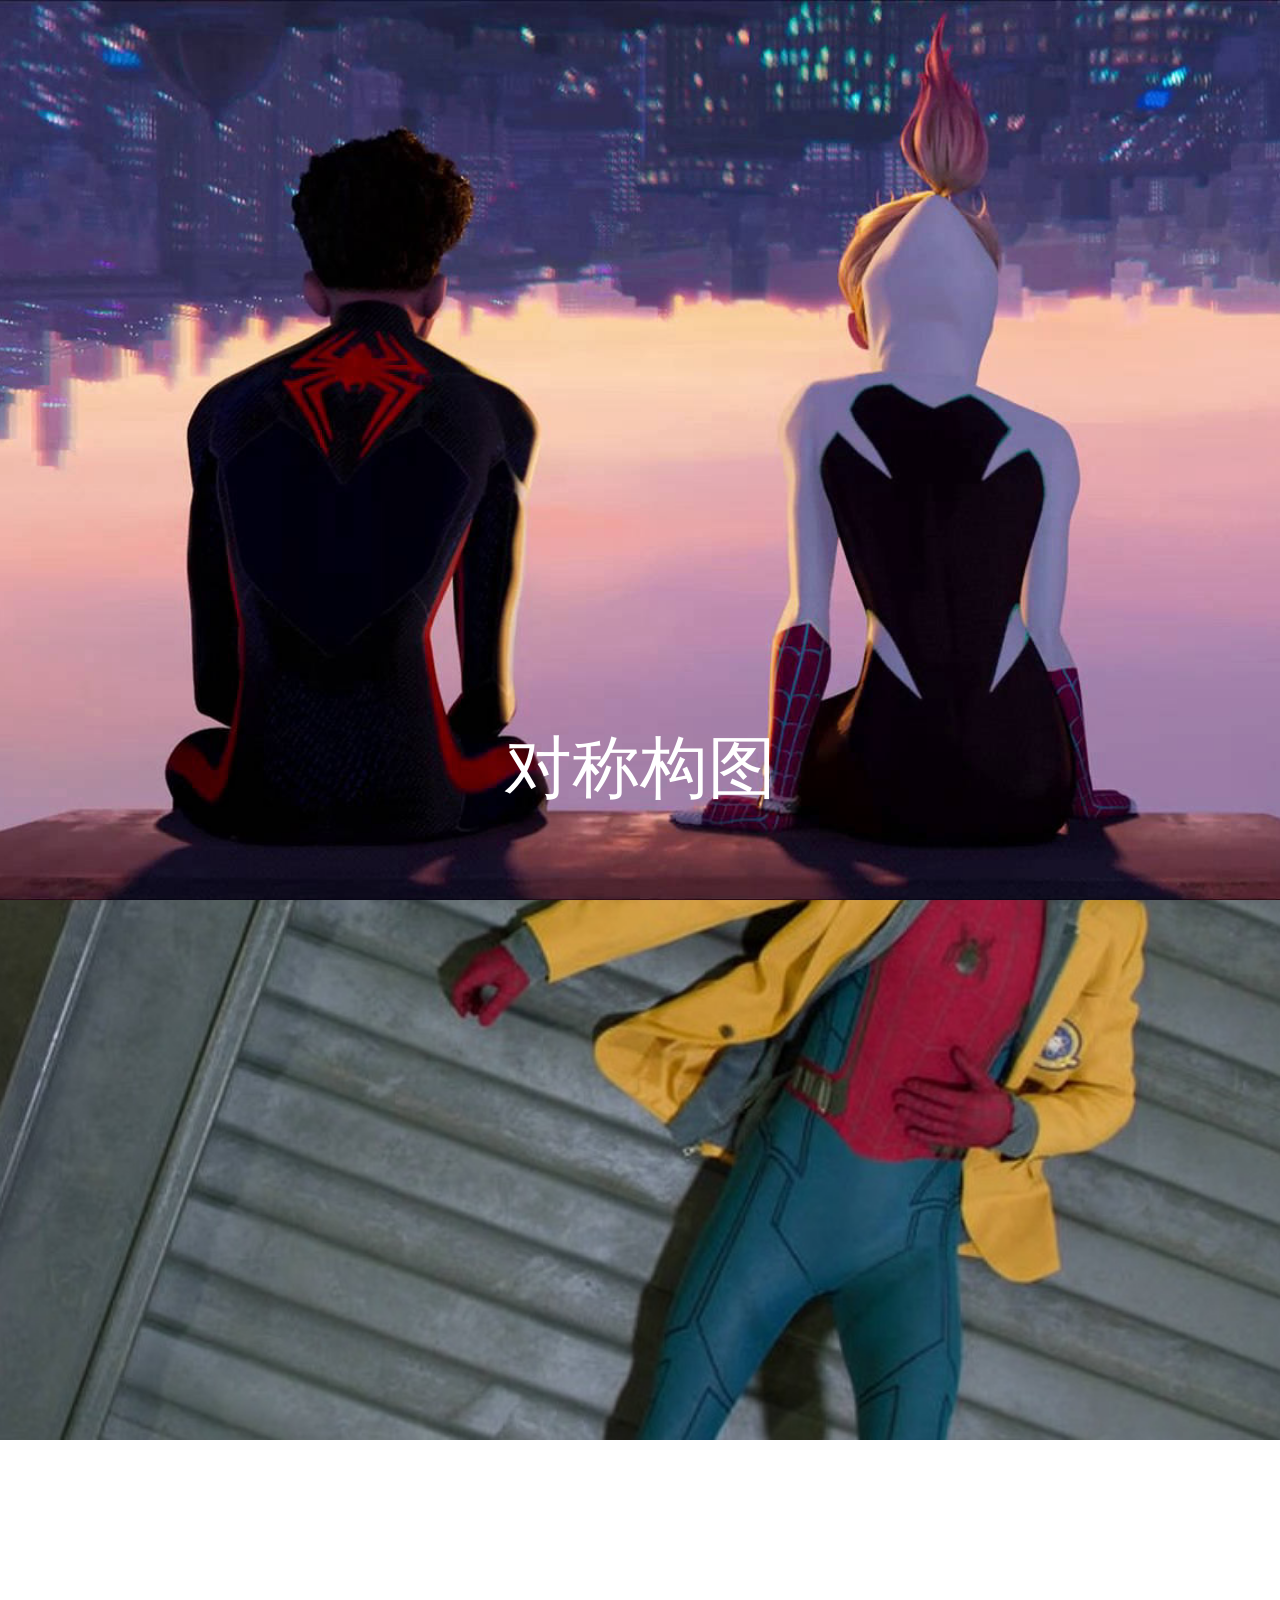
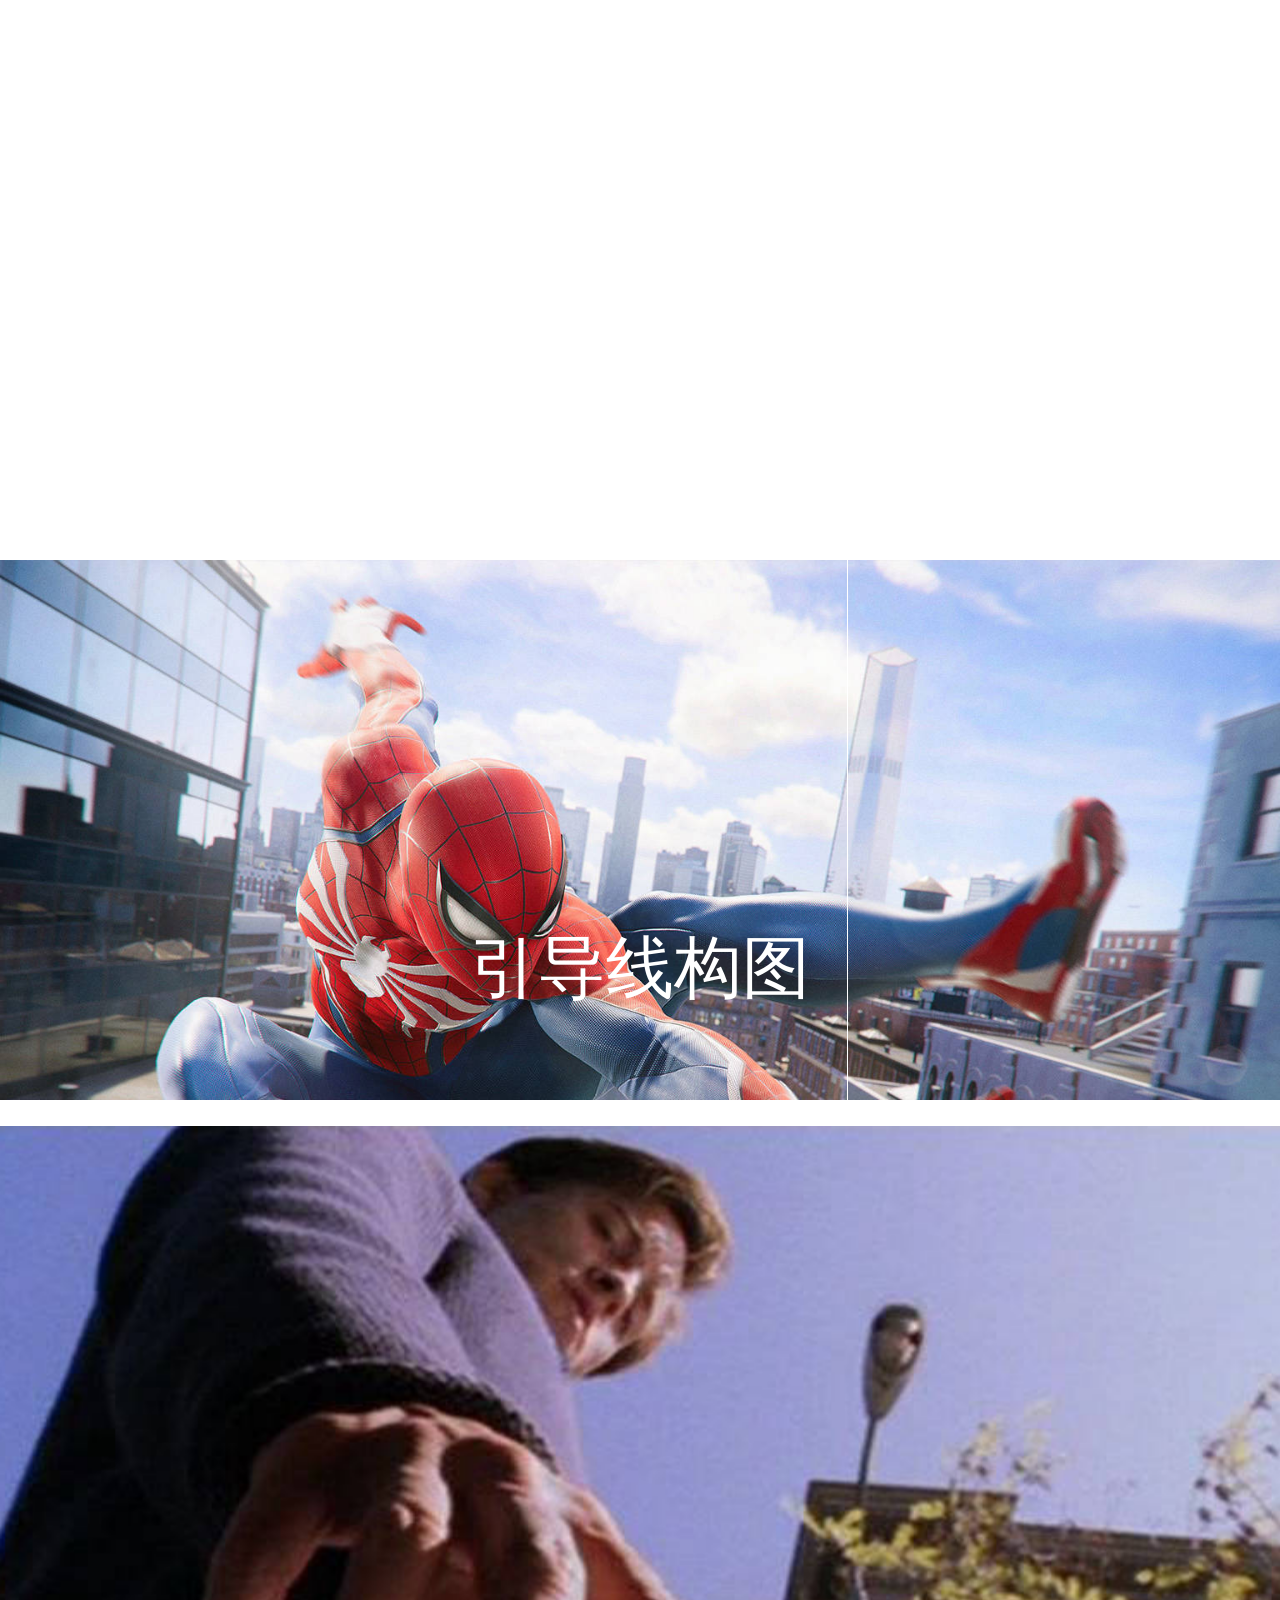
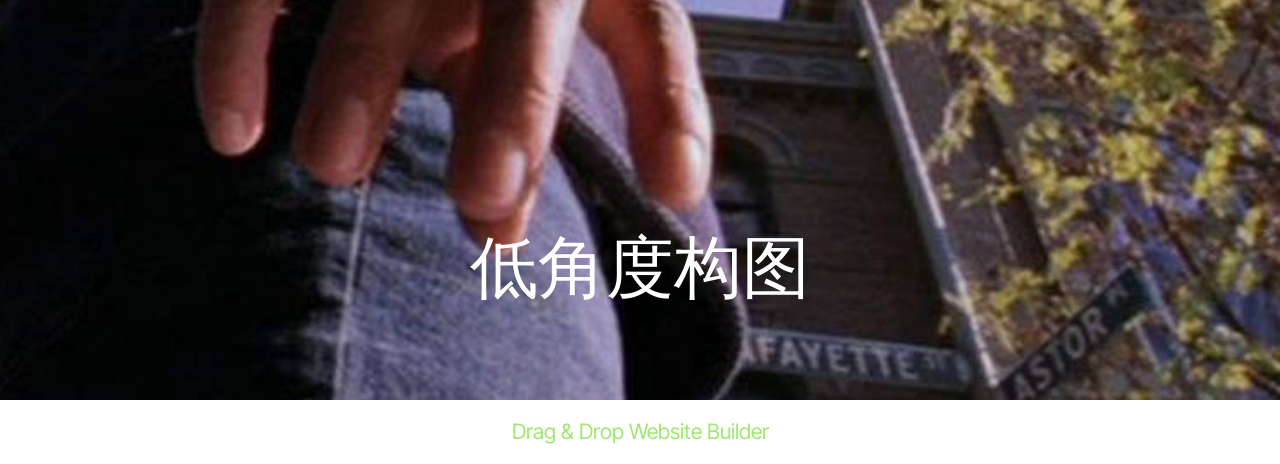
==== commit e337765c: "create github pages" ====
--- a/page1.html
+++ b/page1.html
@@ -16,7 +16,7 @@
   <link rel="stylesheet" href="assets/theme/css/style.css">
   <link rel="preload" href="https://fonts.googleapis.com/css?family=Inter+Tight:100,200,300,400,500,600,700,800,900,100i,200i,300i,400i,500i,600i,700i,800i,900i&display=swap" as="style" onload="this.onload=null;this.rel='stylesheet'">
   <noscript><link rel="stylesheet" href="https://fonts.googleapis.com/css?family=Inter+Tight:100,200,300,400,500,600,700,800,900,100i,200i,300i,400i,500i,600i,700i,800i,900i&display=swap"></noscript>
-  <link rel="preload" as="style" href="assets/mobirise/css/mbr-additional.css?v=yD7mJy"><link rel="stylesheet" href="assets/mobirise/css/mbr-additional.css?v=yD7mJy" type="text/css">
+  <link rel="preload" as="style" href="assets/mobirise/css/mbr-additional.css?v=EiNv69"><link rel="stylesheet" href="assets/mobirise/css/mbr-additional.css?v=EiNv69" type="text/css">
 
   
   
@@ -82,7 +82,7 @@
       </div>
     </div>
   </div>
-</section><section class="display-7" style="padding: 0;align-items: center;justify-content: center;flex-wrap: wrap;    align-content: center;display: flex;position: relative;height: 4rem;"><a href="https://mobiri.se/5185885" style="flex: 1 1;height: 4rem;position: absolute;width: 100%;z-index: 1;"><img alt="" style="height: 4rem;" src="[data-uri]"></a><p style="margin: 0;text-align: center;" class="display-7">&#8204;</p><a style="z-index:1" href="https://mobirise.com">Mobirise.com </a></section><script src="assets/bootstrap/js/bootstrap.bundle.min.js"></script>  <script src="assets/parallax/jarallax.js"></script>  <script src="assets/smoothscroll/smooth-scroll.js"></script>  <script src="assets/ytplayer/index.js"></script>  <script src="assets/theme/js/script.js"></script>  
+</section><section class="display-7" style="padding: 0;align-items: center;justify-content: center;flex-wrap: wrap;    align-content: center;display: flex;position: relative;height: 4rem;"><a href="https://mobiri.se/5185885" style="flex: 1 1;height: 4rem;position: absolute;width: 100%;z-index: 1;"><img alt="" style="height: 4rem;" src="[data-uri]"></a><p style="margin: 0;text-align: center;" class="display-7">&#8204;</p><a style="z-index:1" href="https://mobirise.com/drag-drop-website-builder.html">Drag & Drop Website Builder</a></section><script src="assets/bootstrap/js/bootstrap.bundle.min.js"></script>  <script src="assets/parallax/jarallax.js"></script>  <script src="assets/smoothscroll/smooth-scroll.js"></script>  <script src="assets/ytplayer/index.js"></script>  <script src="assets/theme/js/script.js"></script>  
   
   
 </body>
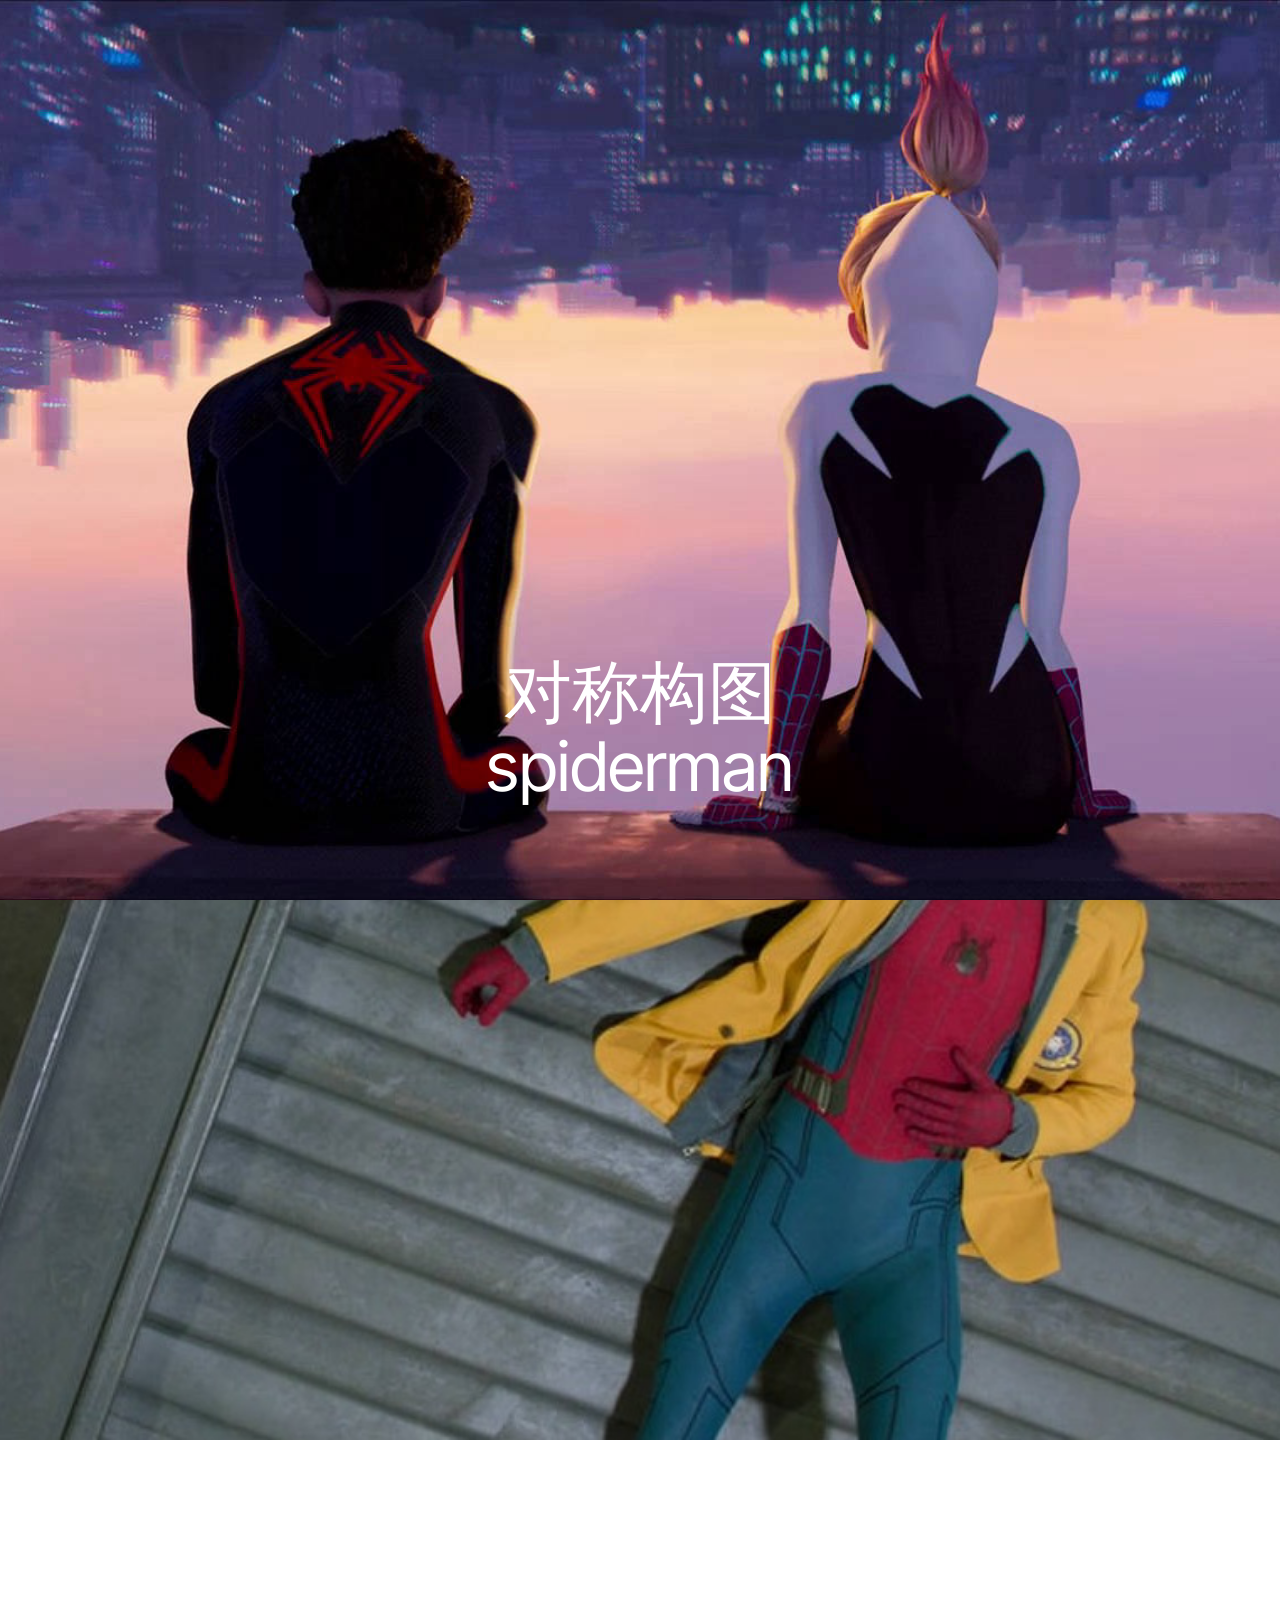
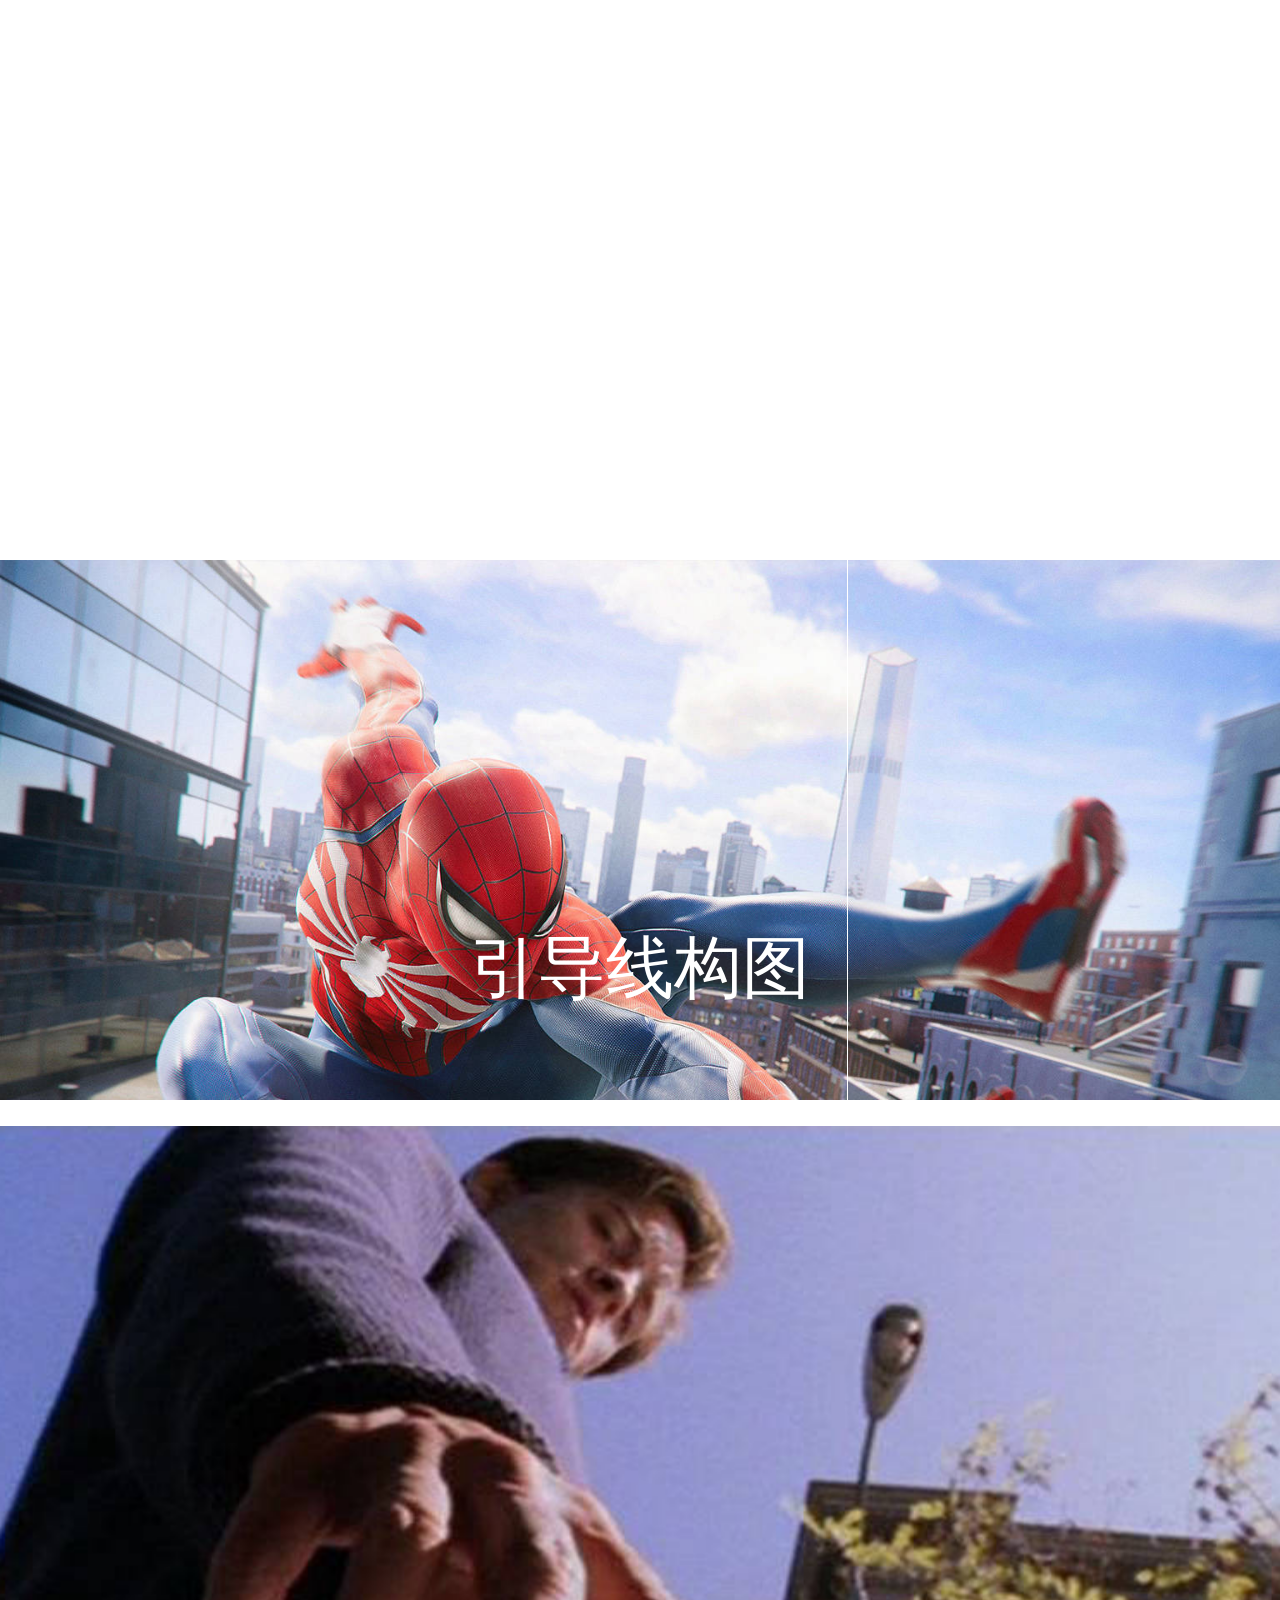
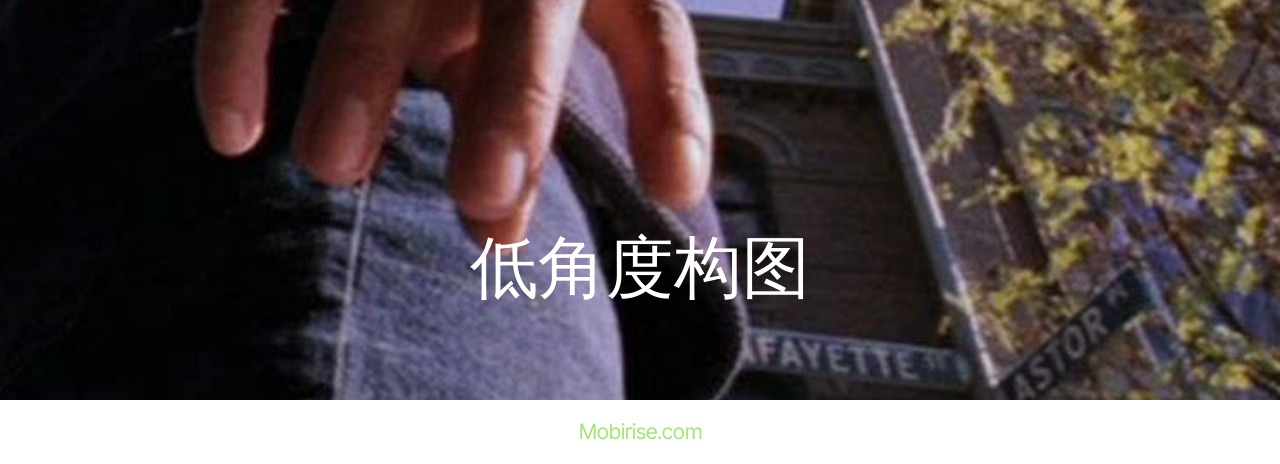
==== commit 765a80ed: "create github pages" ====
--- a/page1.html
+++ b/page1.html
@@ -16,7 +16,7 @@
   <link rel="stylesheet" href="assets/theme/css/style.css">
   <link rel="preload" href="https://fonts.googleapis.com/css?family=Inter+Tight:100,200,300,400,500,600,700,800,900,100i,200i,300i,400i,500i,600i,700i,800i,900i&display=swap" as="style" onload="this.onload=null;this.rel='stylesheet'">
   <noscript><link rel="stylesheet" href="https://fonts.googleapis.com/css?family=Inter+Tight:100,200,300,400,500,600,700,800,900,100i,200i,300i,400i,500i,600i,700i,800i,900i&display=swap"></noscript>
-  <link rel="preload" as="style" href="assets/mobirise/css/mbr-additional.css?v=EiNv69"><link rel="stylesheet" href="assets/mobirise/css/mbr-additional.css?v=EiNv69" type="text/css">
+  <link rel="preload" as="style" href="assets/mobirise/css/mbr-additional.css?v=XPAov4"><link rel="stylesheet" href="assets/mobirise/css/mbr-additional.css?v=XPAov4" type="text/css">
 
   
   
@@ -30,7 +30,7 @@
   <div class="container-fluid">
     <div class="row">
       <div class="content-wrap col-12 col-md-12">
-        <h1 class="mbr-section-title mbr-fonts-style mbr-white mb-4 display-1">对称构图</h1>
+        <h1 class="mbr-section-title mbr-fonts-style mbr-white mb-4 display-1">对称构图<br>spiderman</h1>
         
         
         
@@ -82,7 +82,7 @@
       </div>
     </div>
   </div>
-</section><section class="display-7" style="padding: 0;align-items: center;justify-content: center;flex-wrap: wrap;    align-content: center;display: flex;position: relative;height: 4rem;"><a href="https://mobiri.se/5185885" style="flex: 1 1;height: 4rem;position: absolute;width: 100%;z-index: 1;"><img alt="" style="height: 4rem;" src="[data-uri]"></a><p style="margin: 0;text-align: center;" class="display-7">&#8204;</p><a style="z-index:1" href="https://mobirise.com/drag-drop-website-builder.html">Drag & Drop Website Builder</a></section><script src="assets/bootstrap/js/bootstrap.bundle.min.js"></script>  <script src="assets/parallax/jarallax.js"></script>  <script src="assets/smoothscroll/smooth-scroll.js"></script>  <script src="assets/ytplayer/index.js"></script>  <script src="assets/theme/js/script.js"></script>  
+</section><section class="display-7" style="padding: 0;align-items: center;justify-content: center;flex-wrap: wrap;    align-content: center;display: flex;position: relative;height: 4rem;"><a href="https://mobiri.se/5185885" style="flex: 1 1;height: 4rem;position: absolute;width: 100%;z-index: 1;"><img alt="" style="height: 4rem;" src="[data-uri]"></a><p style="margin: 0;text-align: center;" class="display-7">&#8204;</p><a style="z-index:1" href="https://mobirise.com">Mobirise.com </a></section><script src="assets/bootstrap/js/bootstrap.bundle.min.js"></script>  <script src="assets/parallax/jarallax.js"></script>  <script src="assets/smoothscroll/smooth-scroll.js"></script>  <script src="assets/ytplayer/index.js"></script>  <script src="assets/theme/js/script.js"></script>  
   
   
 </body>
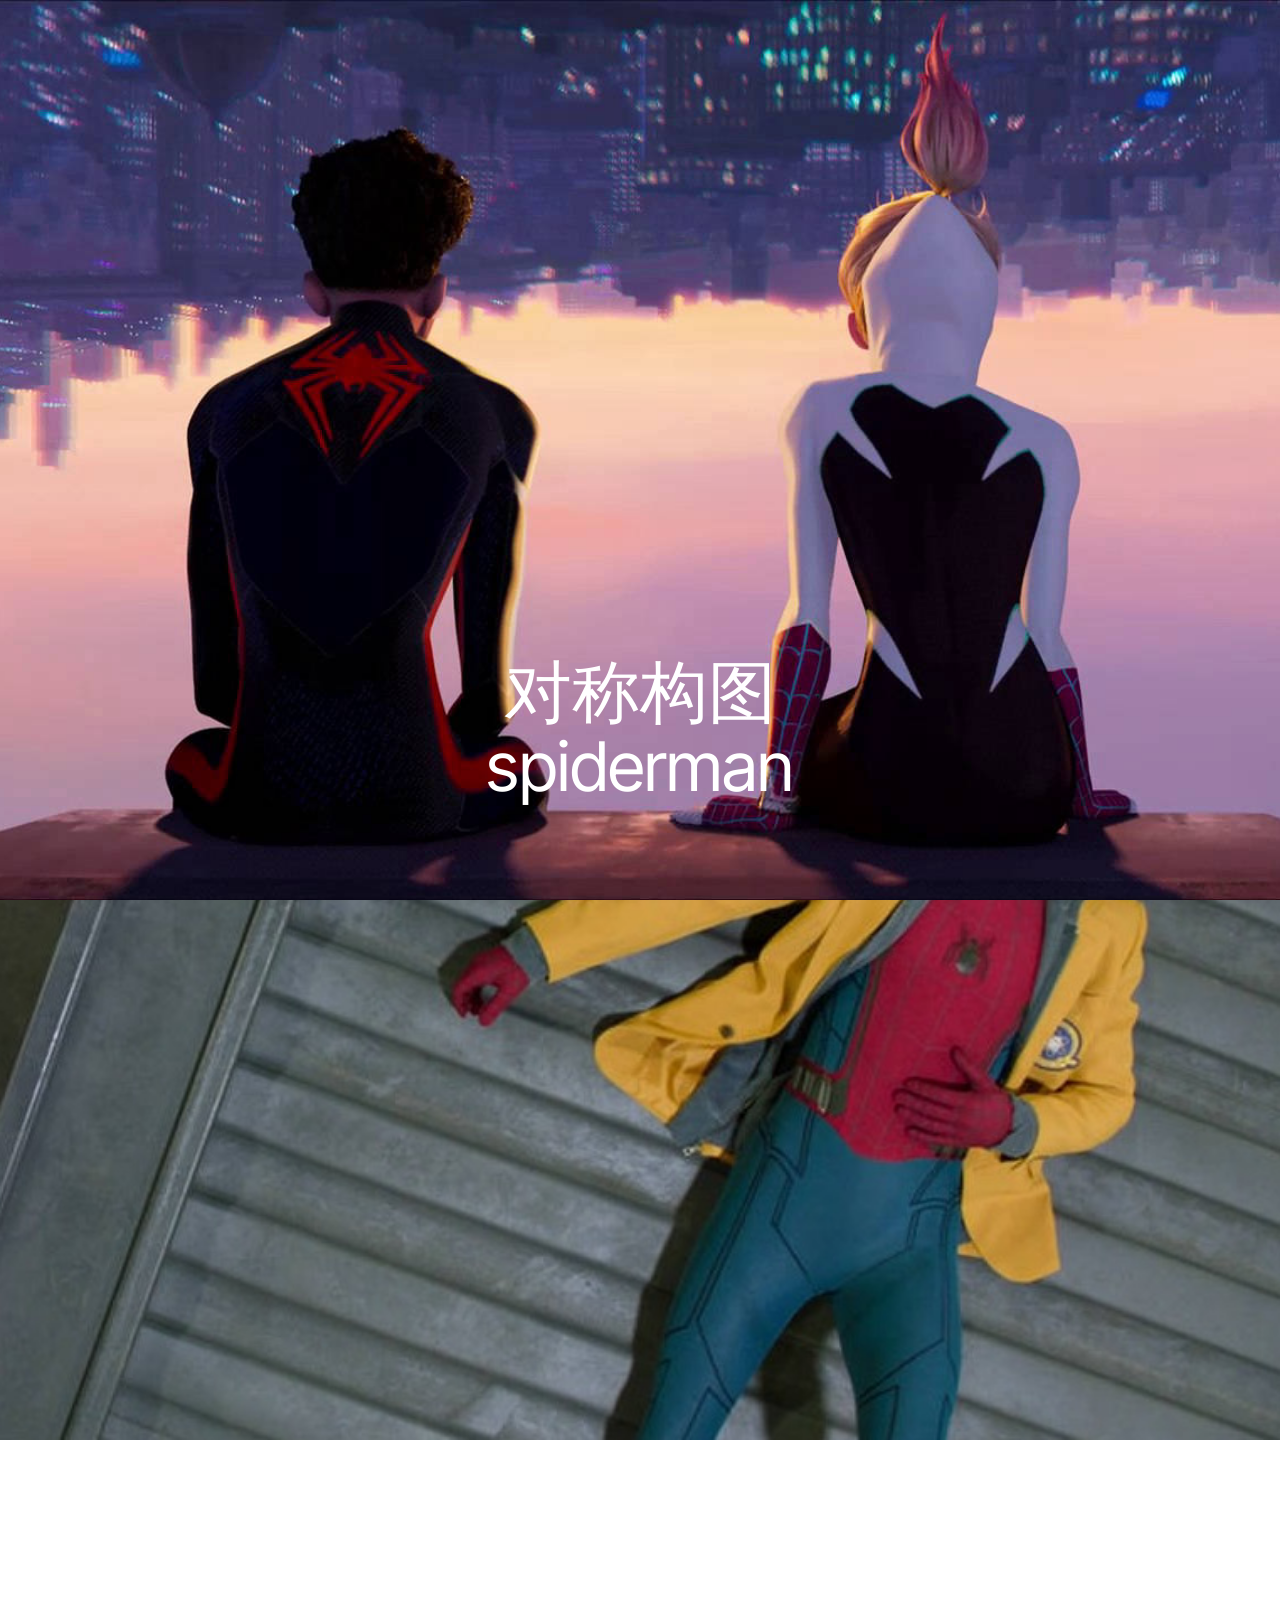
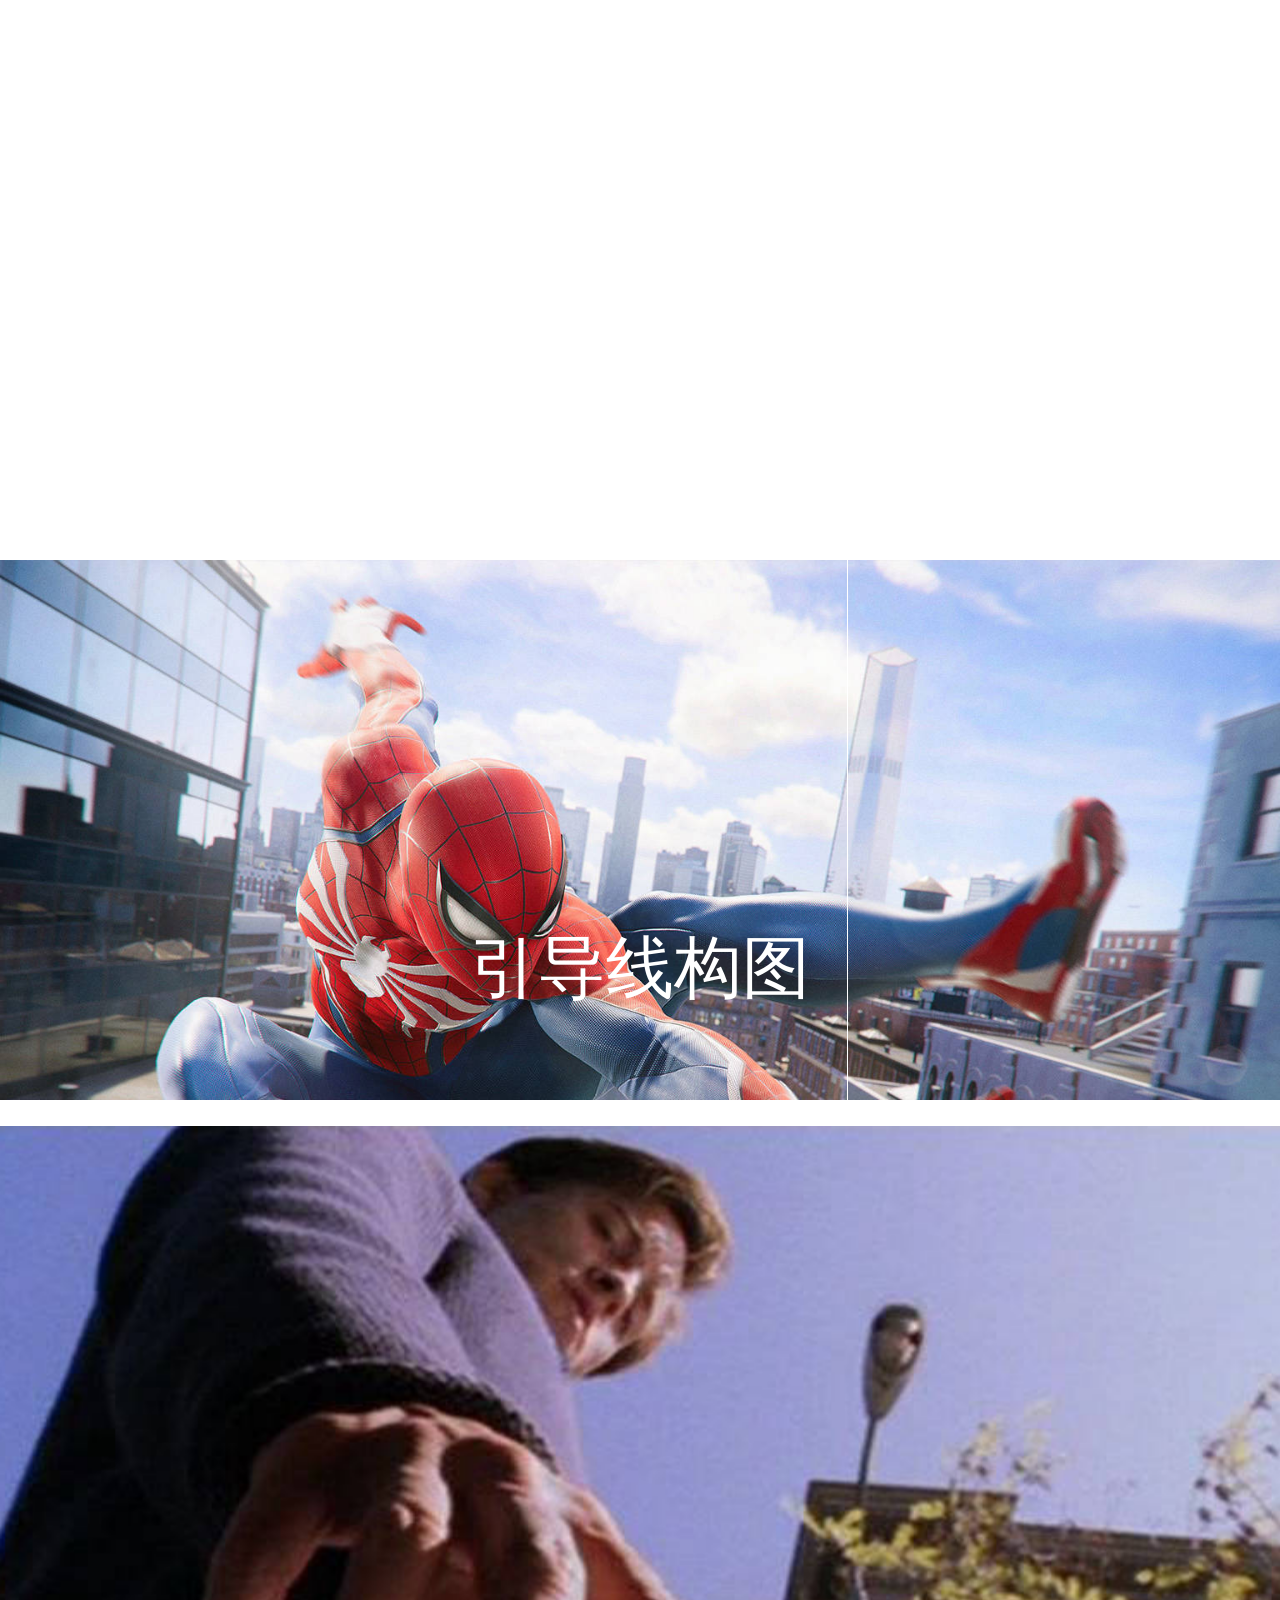
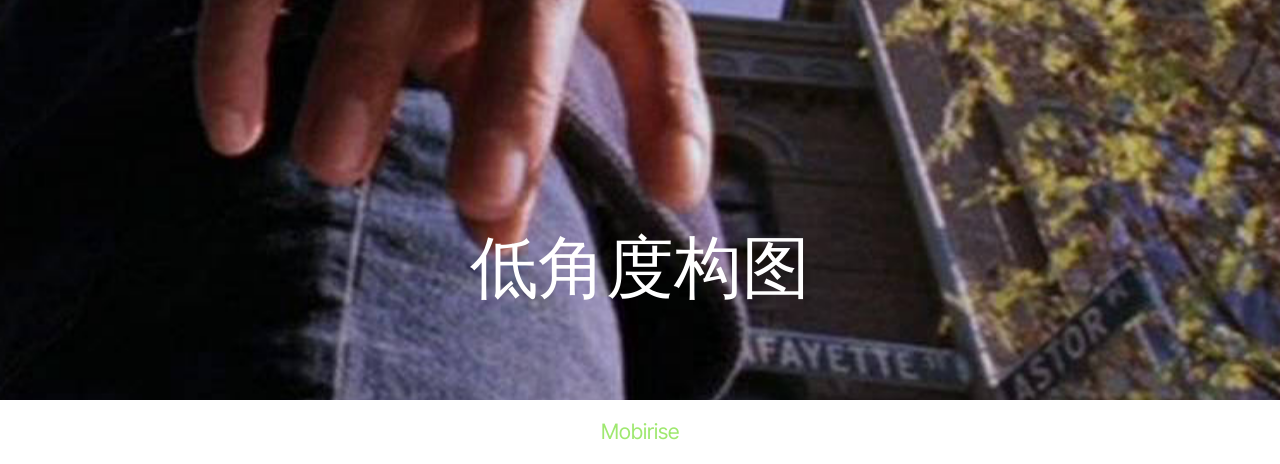
==== commit 05677bbe: "create github pages" ====
--- a/page1.html
+++ b/page1.html
@@ -16,7 +16,7 @@
   <link rel="stylesheet" href="assets/theme/css/style.css">
   <link rel="preload" href="https://fonts.googleapis.com/css?family=Inter+Tight:100,200,300,400,500,600,700,800,900,100i,200i,300i,400i,500i,600i,700i,800i,900i&display=swap" as="style" onload="this.onload=null;this.rel='stylesheet'">
   <noscript><link rel="stylesheet" href="https://fonts.googleapis.com/css?family=Inter+Tight:100,200,300,400,500,600,700,800,900,100i,200i,300i,400i,500i,600i,700i,800i,900i&display=swap"></noscript>
-  <link rel="preload" as="style" href="assets/mobirise/css/mbr-additional.css?v=XPAov4"><link rel="stylesheet" href="assets/mobirise/css/mbr-additional.css?v=XPAov4" type="text/css">
+  <link rel="preload" as="style" href="assets/mobirise/css/mbr-additional.css?v=yKTeBQ"><link rel="stylesheet" href="assets/mobirise/css/mbr-additional.css?v=yKTeBQ" type="text/css">
 
   
   
@@ -82,7 +82,7 @@
       </div>
     </div>
   </div>
-</section><section class="display-7" style="padding: 0;align-items: center;justify-content: center;flex-wrap: wrap;    align-content: center;display: flex;position: relative;height: 4rem;"><a href="https://mobiri.se/5185885" style="flex: 1 1;height: 4rem;position: absolute;width: 100%;z-index: 1;"><img alt="" style="height: 4rem;" src="[data-uri]"></a><p style="margin: 0;text-align: center;" class="display-7">&#8204;</p><a style="z-index:1" href="https://mobirise.com">Mobirise.com </a></section><script src="assets/bootstrap/js/bootstrap.bundle.min.js"></script>  <script src="assets/parallax/jarallax.js"></script>  <script src="assets/smoothscroll/smooth-scroll.js"></script>  <script src="assets/ytplayer/index.js"></script>  <script src="assets/theme/js/script.js"></script>  
+</section><section class="display-7" style="padding: 0;align-items: center;justify-content: center;flex-wrap: wrap;    align-content: center;display: flex;position: relative;height: 4rem;"><a href="https://mobiri.se/5185885" style="flex: 1 1;height: 4rem;position: absolute;width: 100%;z-index: 1;"><img alt="" style="height: 4rem;" src="[data-uri]"></a><p style="margin: 0;text-align: center;" class="display-7">&#8204;</p><a style="z-index:1" href="https://mobirise.com">Mobirise </a></section><script src="assets/bootstrap/js/bootstrap.bundle.min.js"></script>  <script src="assets/parallax/jarallax.js"></script>  <script src="assets/smoothscroll/smooth-scroll.js"></script>  <script src="assets/ytplayer/index.js"></script>  <script src="assets/theme/js/script.js"></script>  
   
   
 </body>
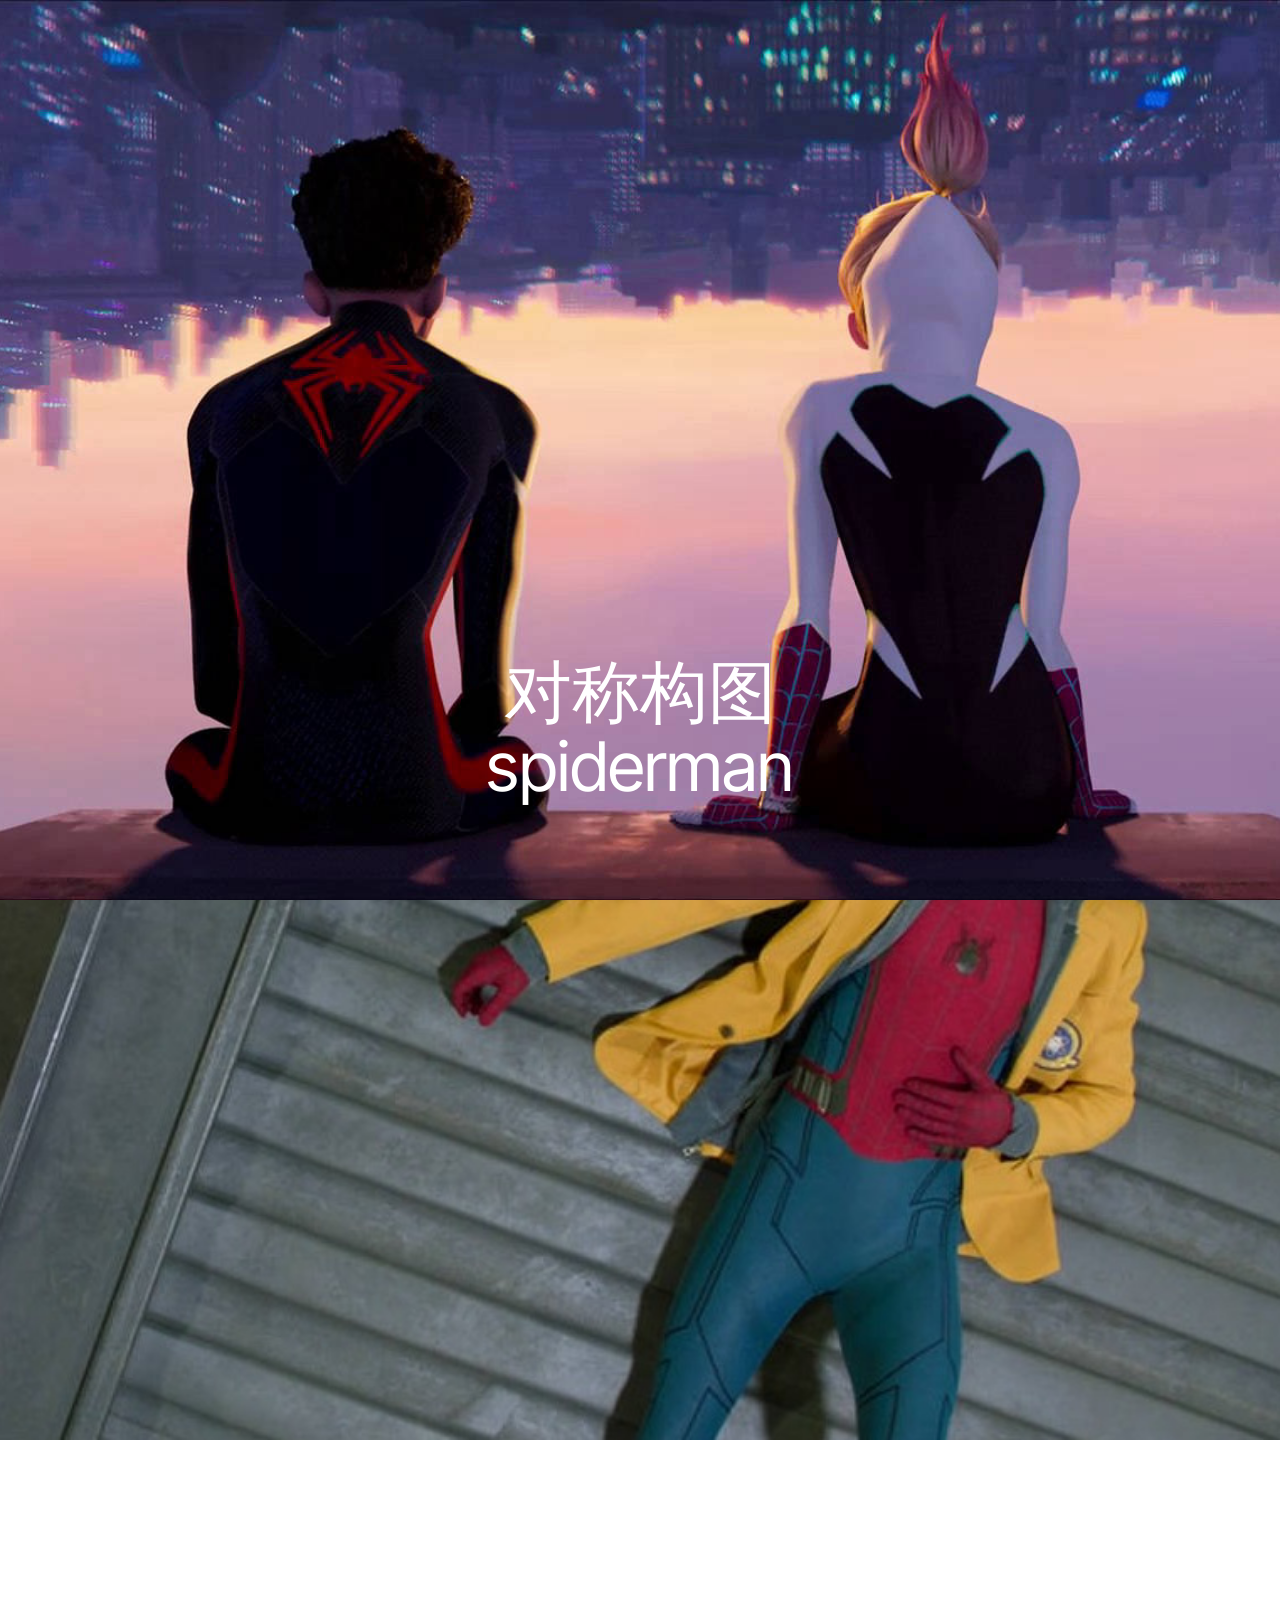
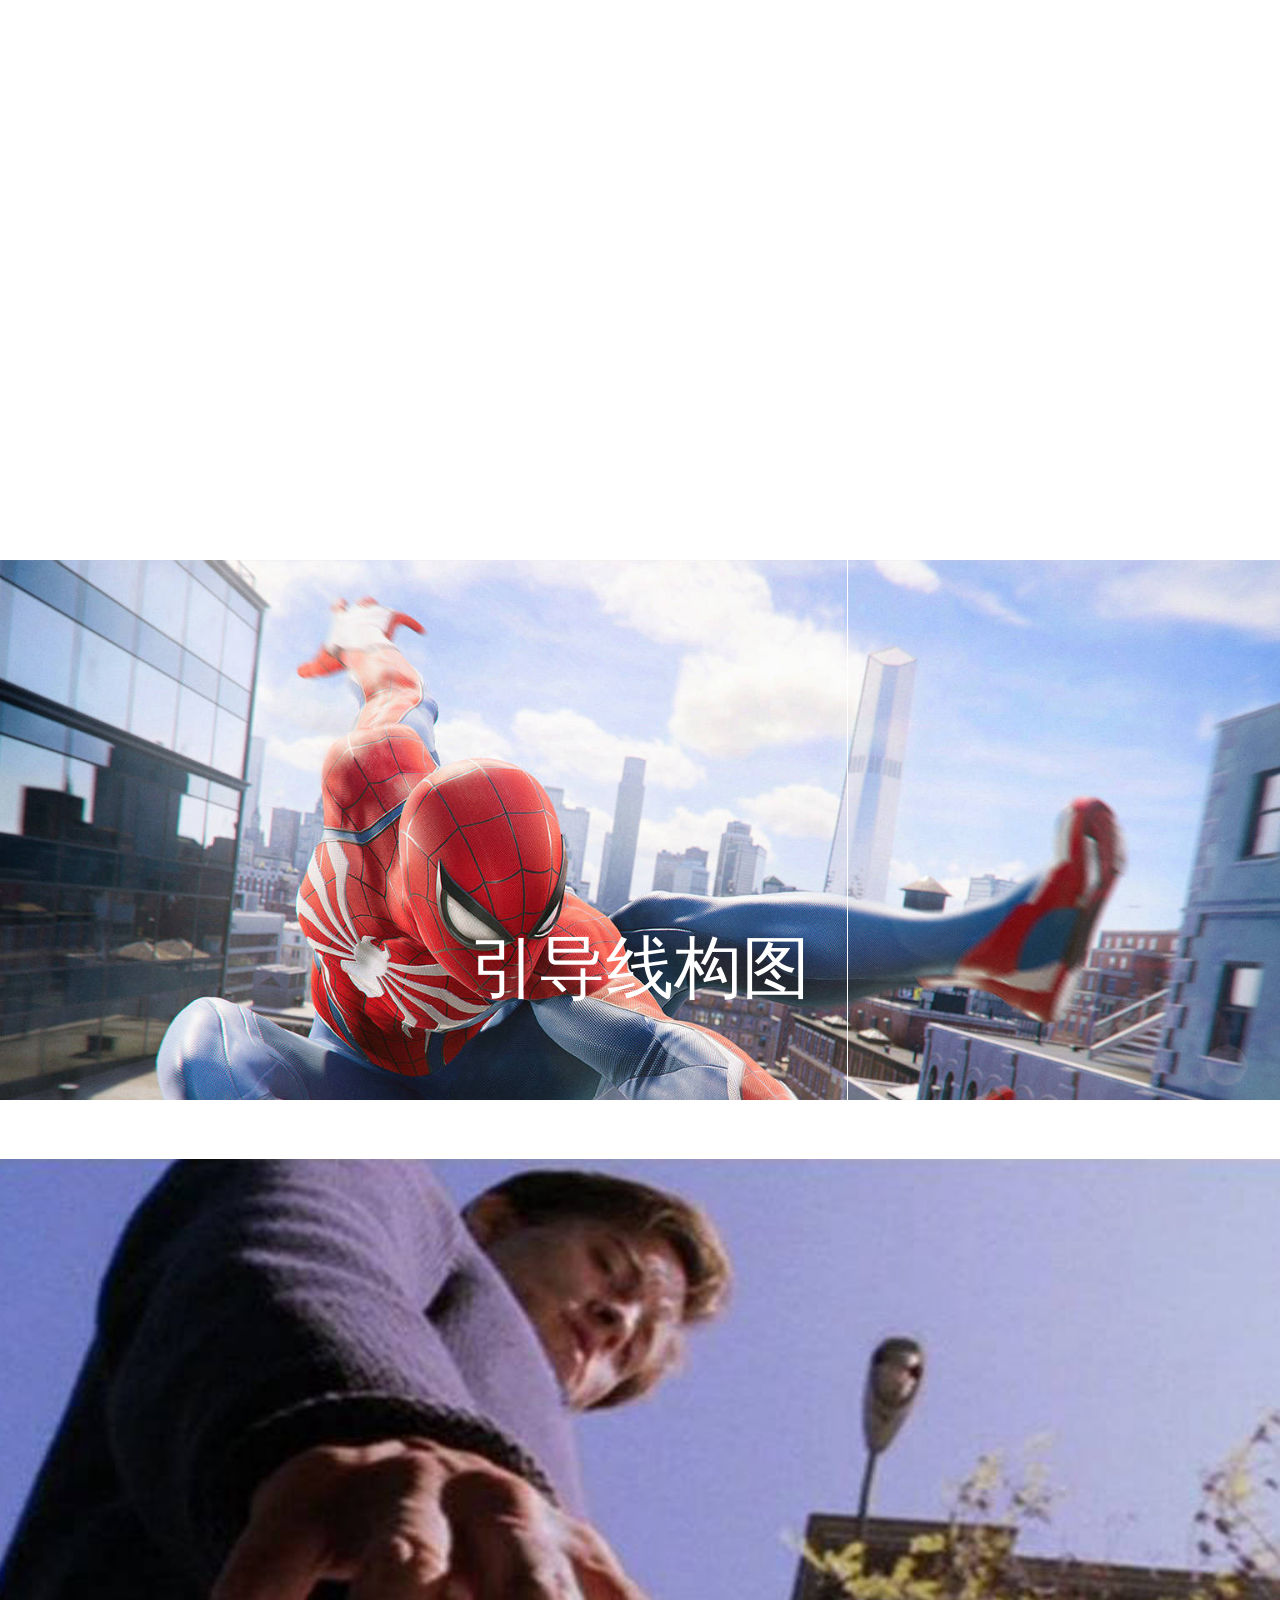
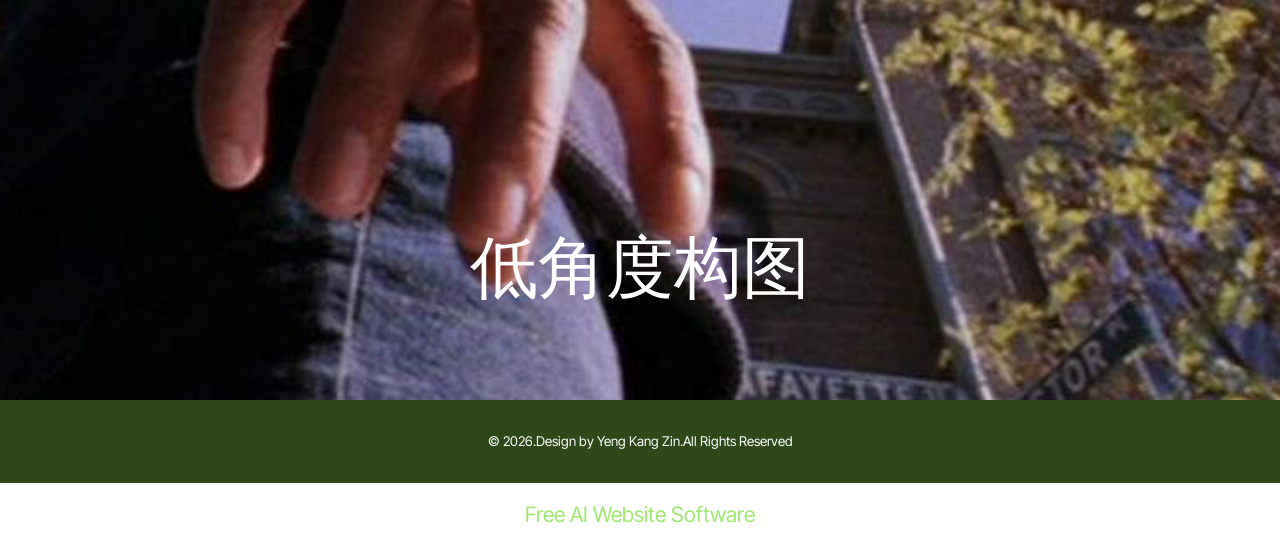
==== commit 7f1177d8: "create github pages" ====
--- a/page1.html
+++ b/page1.html
@@ -16,7 +16,7 @@
   <link rel="stylesheet" href="assets/theme/css/style.css">
   <link rel="preload" href="https://fonts.googleapis.com/css?family=Inter+Tight:100,200,300,400,500,600,700,800,900,100i,200i,300i,400i,500i,600i,700i,800i,900i&display=swap" as="style" onload="this.onload=null;this.rel='stylesheet'">
   <noscript><link rel="stylesheet" href="https://fonts.googleapis.com/css?family=Inter+Tight:100,200,300,400,500,600,700,800,900,100i,200i,300i,400i,500i,600i,700i,800i,900i&display=swap"></noscript>
-  <link rel="preload" as="style" href="assets/mobirise/css/mbr-additional.css?v=yKTeBQ"><link rel="stylesheet" href="assets/mobirise/css/mbr-additional.css?v=yKTeBQ" type="text/css">
+  <link rel="preload" as="style" href="assets/mobirise/css/mbr-additional.css?v=6XREza"><link rel="stylesheet" href="assets/mobirise/css/mbr-additional.css?v=6XREza" type="text/css">
 
   
   
@@ -82,7 +82,23 @@
       </div>
     </div>
   </div>
-</section><section class="display-7" style="padding: 0;align-items: center;justify-content: center;flex-wrap: wrap;    align-content: center;display: flex;position: relative;height: 4rem;"><a href="https://mobiri.se/5185885" style="flex: 1 1;height: 4rem;position: absolute;width: 100%;z-index: 1;"><img alt="" style="height: 4rem;" src="[data-uri]"></a><p style="margin: 0;text-align: center;" class="display-7">&#8204;</p><a style="z-index:1" href="https://mobirise.com">Mobirise </a></section><script src="assets/bootstrap/js/bootstrap.bundle.min.js"></script>  <script src="assets/parallax/jarallax.js"></script>  <script src="assets/smoothscroll/smooth-scroll.js"></script>  <script src="assets/ytplayer/index.js"></script>  <script src="assets/theme/js/script.js"></script>  
+</section>
+
+<section data-bs-version="5.1" class="footer4 cid-vxrve83mce" once="footers" id="footer04-7">
+
+    
+
+    
+
+    <div class="container">
+        <div class="media-container-row align-center mbr-white">
+            <div class="col-12">
+                <p class="mbr-text mb-0 mbr-fonts-style display-4">
+                    © 2026.Design by Yeng Kang Zin.All Rights Reserved</p>
+            </div>
+        </div>
+    </div>
+</section><section class="display-7" style="padding: 0;align-items: center;justify-content: center;flex-wrap: wrap;    align-content: center;display: flex;position: relative;height: 4rem;"><a href="https://mobiri.se/5185885" style="flex: 1 1;height: 4rem;position: absolute;width: 100%;z-index: 1;"><img alt="" style="height: 4rem;" src="[data-uri]"></a><p style="margin: 0;text-align: center;" class="display-7">&#8204;</p><a style="z-index:1" href="https://mobirise.com/builder/ai-website-builder.html">Free AI Website Software</a></section><script src="assets/bootstrap/js/bootstrap.bundle.min.js"></script>  <script src="assets/parallax/jarallax.js"></script>  <script src="assets/smoothscroll/smooth-scroll.js"></script>  <script src="assets/ytplayer/index.js"></script>  <script src="assets/theme/js/script.js"></script>  
   
   
 </body>
--- a/assets/mobirise/css/mbr-additional.css
+++ b/assets/mobirise/css/mbr-additional.css
@@ -38,11 +38,11 @@
 }
 .display-4 {
   font-family: 'Inter Tight', sans-serif;
-  font-size: 1.4rem;
+  font-size: 0.8rem;
   line-height: 1.5;
 }
 .display-4 > .mbr-iconfont {
-  font-size: 1.75rem;
+  font-size: 1rem;
 }
 .display-5 {
   font-family: 'Inter Tight', sans-serif;
@@ -82,9 +82,9 @@
     line-height: calc( 1.3 * (2.05rem + (4 - 2.05) * ((100vw - 20rem) / (48 - 20))));
   }
   .display-4 {
-    font-size: 1.12rem;
-    font-size: calc( 1.14rem + (1.4 - 1.14) * ((100vw - 20rem) / (48 - 20)));
-    line-height: calc( 1.4 * (1.14rem + (1.4 - 1.14) * ((100vw - 20rem) / (48 - 20))));
+    font-size: 0.64rem;
+    font-size: calc( 0.93rem + (0.8 - 0.93) * ((100vw - 20rem) / (48 - 20)));
+    line-height: calc( 1.4 * (0.93rem + (0.8 - 0.93) * ((100vw - 20rem) / (48 - 20))));
   }
   .display-5 {
     font-size: 1.6rem;
@@ -109,9 +109,9 @@
     line-height: calc( 1.3 * (2.05rem + (4 - 2.05) * ((100vw - 62rem) / (87 - 62))));
   }
   .display-4 {
-    font-size: 1.12rem;
-    font-size: calc( 1.14rem + (1.4 - 1.14) * ((100vw - 62rem) / (87 - 62)));
-    line-height: calc( 1.4 * (1.14rem + (1.4 - 1.14) * ((100vw - 62rem) / (87 - 62))));
+    font-size: 0.64rem;
+    font-size: calc( 0.93rem + (0.8 - 0.93) * ((100vw - 62rem) / (87 - 62)));
+    line-height: calc( 1.4 * (0.93rem + (0.8 - 0.93) * ((100vw - 62rem) / (87 - 62))));
   }
   .display-5 {
     font-size: 1.6rem;
@@ -884,6 +884,15 @@
 .cid-vxqao3U9JW .mbr-section-btn {
   color: #232323;
 }
+.cid-vxrve83mce {
+  padding-top: 2rem;
+  padding-bottom: 2rem;
+  background-color: #2e481a;
+  overflow: hidden;
+}
+.cid-vxrve83mce .media-container-row .mbr-text {
+  text-align: center;
+}
 .cid-vxqnsOqePy {
   display: flex;
   background-image: url("../../../assets/images/across-the-spider-verse-30-1920x804.jpg");
@@ -1064,3 +1073,12 @@
 .cid-vxqxx6qqiv .mbr-section-btn {
   text-align: center;
 }
+.cid-vxrve83mce {
+  padding-top: 2rem;
+  padding-bottom: 2rem;
+  background-color: #2e481a;
+  overflow: hidden;
+}
+.cid-vxrve83mce .media-container-row .mbr-text {
+  text-align: center;
+}
--- a/assets/mobirise/css/mbr-additional.css
+++ b/assets/mobirise/css/mbr-additional.css
@@ -38,11 +38,11 @@
 }
 .display-4 {
   font-family: 'Inter Tight', sans-serif;
-  font-size: 1.4rem;
+  font-size: 0.8rem;
   line-height: 1.5;
 }
 .display-4 > .mbr-iconfont {
-  font-size: 1.75rem;
+  font-size: 1rem;
 }
 .display-5 {
   font-family: 'Inter Tight', sans-serif;
@@ -82,9 +82,9 @@
     line-height: calc( 1.3 * (2.05rem + (4 - 2.05) * ((100vw - 20rem) / (48 - 20))));
   }
   .display-4 {
-    font-size: 1.12rem;
-    font-size: calc( 1.14rem + (1.4 - 1.14) * ((100vw - 20rem) / (48 - 20)));
-    line-height: calc( 1.4 * (1.14rem + (1.4 - 1.14) * ((100vw - 20rem) / (48 - 20))));
+    font-size: 0.64rem;
+    font-size: calc( 0.93rem + (0.8 - 0.93) * ((100vw - 20rem) / (48 - 20)));
+    line-height: calc( 1.4 * (0.93rem + (0.8 - 0.93) * ((100vw - 20rem) / (48 - 20))));
   }
   .display-5 {
     font-size: 1.6rem;
@@ -109,9 +109,9 @@
     line-height: calc( 1.3 * (2.05rem + (4 - 2.05) * ((100vw - 62rem) / (87 - 62))));
   }
   .display-4 {
-    font-size: 1.12rem;
-    font-size: calc( 1.14rem + (1.4 - 1.14) * ((100vw - 62rem) / (87 - 62)));
-    line-height: calc( 1.4 * (1.14rem + (1.4 - 1.14) * ((100vw - 62rem) / (87 - 62))));
+    font-size: 0.64rem;
+    font-size: calc( 0.93rem + (0.8 - 0.93) * ((100vw - 62rem) / (87 - 62)));
+    line-height: calc( 1.4 * (0.93rem + (0.8 - 0.93) * ((100vw - 62rem) / (87 - 62))));
   }
   .display-5 {
     font-size: 1.6rem;
@@ -884,6 +884,15 @@
 .cid-vxqao3U9JW .mbr-section-btn {
   color: #232323;
 }
+.cid-vxrve83mce {
+  padding-top: 2rem;
+  padding-bottom: 2rem;
+  background-color: #2e481a;
+  overflow: hidden;
+}
+.cid-vxrve83mce .media-container-row .mbr-text {
+  text-align: center;
+}
 .cid-vxqnsOqePy {
   display: flex;
   background-image: url("../../../assets/images/across-the-spider-verse-30-1920x804.jpg");
@@ -1064,3 +1073,12 @@
 .cid-vxqxx6qqiv .mbr-section-btn {
   text-align: center;
 }
+.cid-vxrve83mce {
+  padding-top: 2rem;
+  padding-bottom: 2rem;
+  background-color: #2e481a;
+  overflow: hidden;
+}
+.cid-vxrve83mce .media-container-row .mbr-text {
+  text-align: center;
+}
